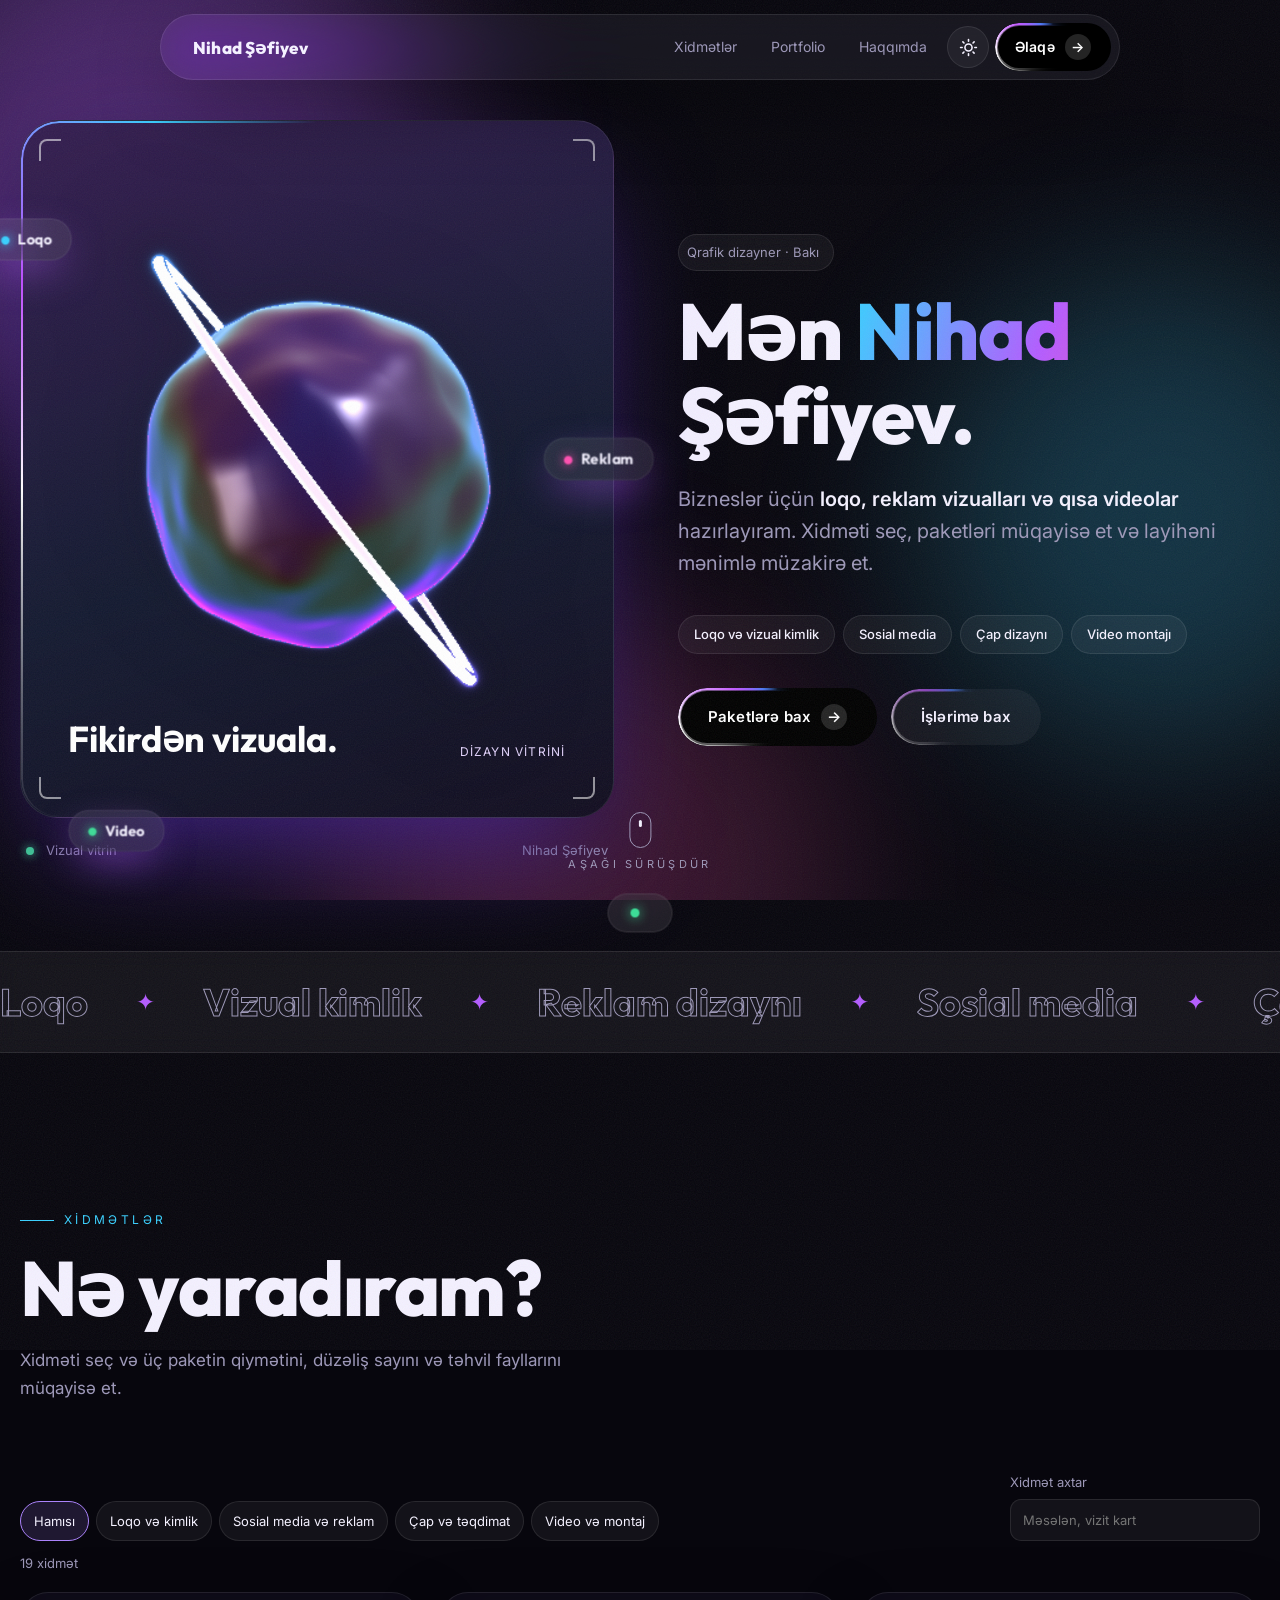
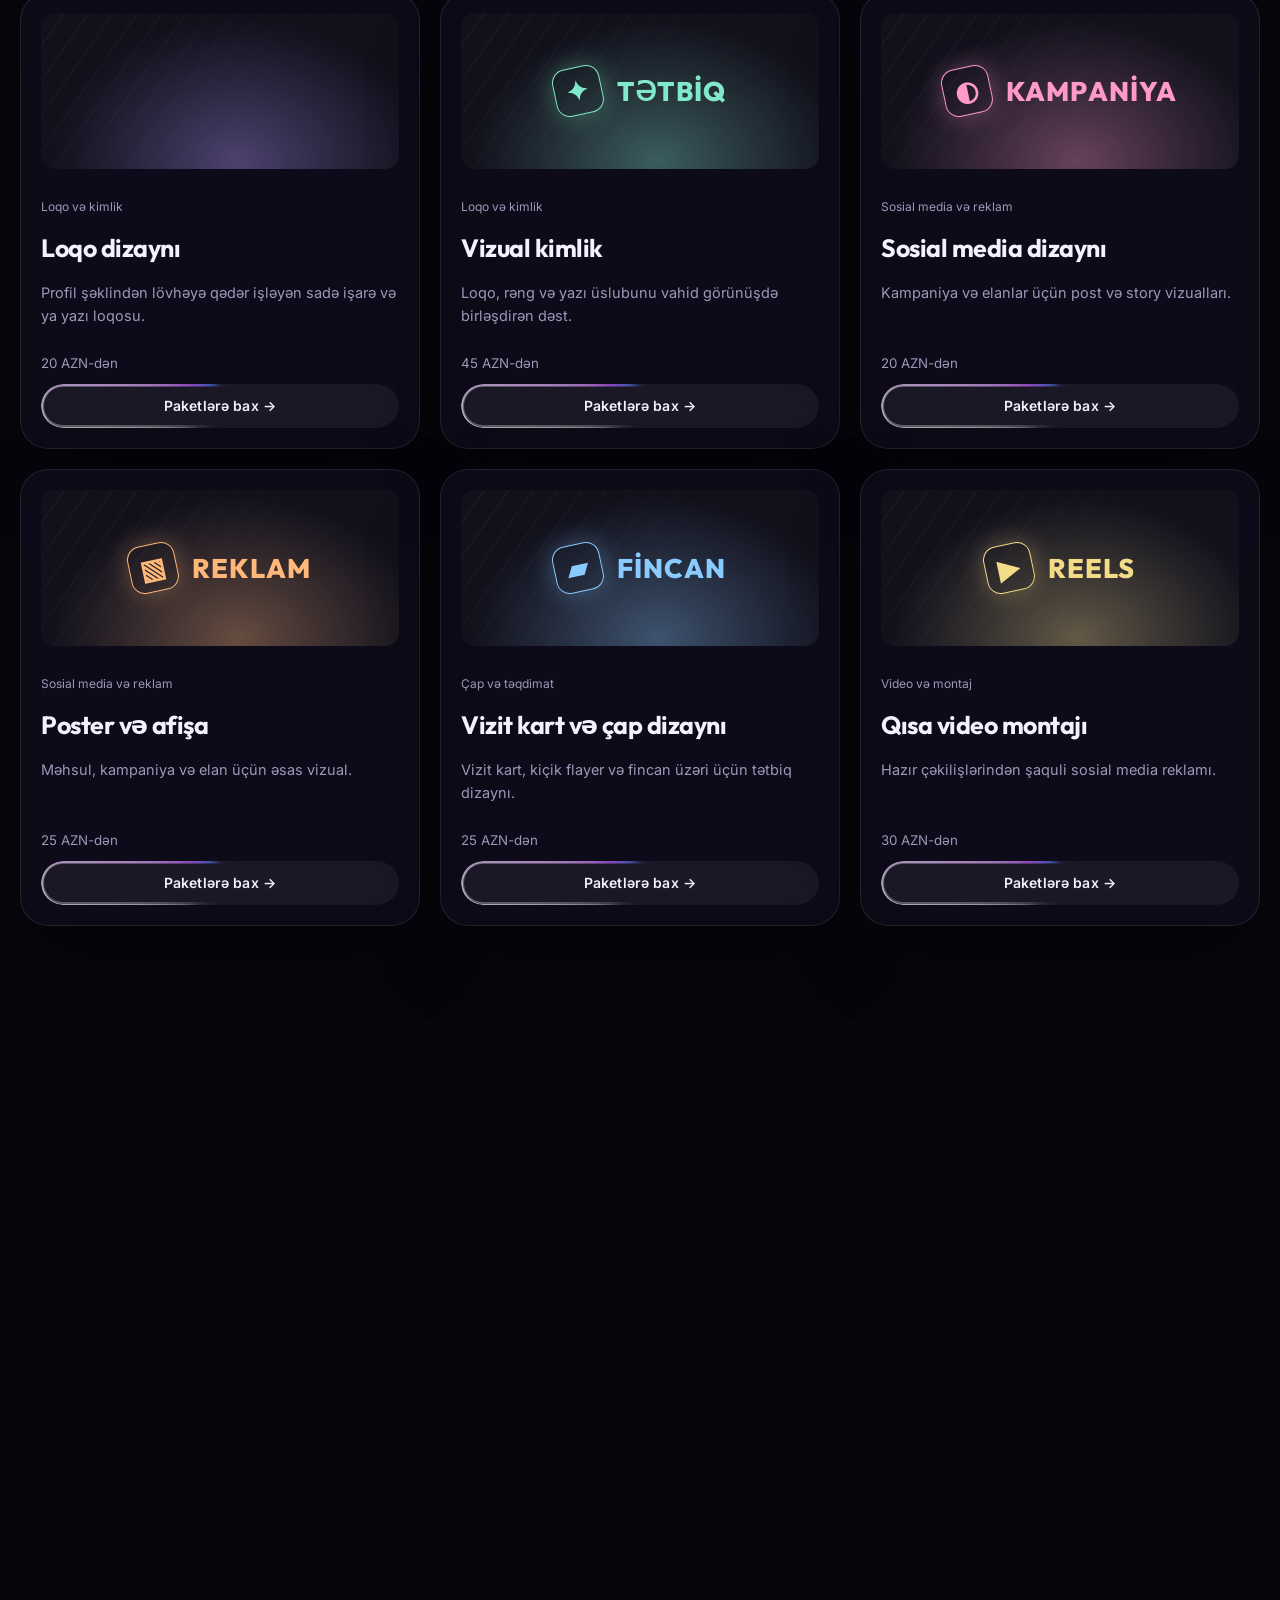
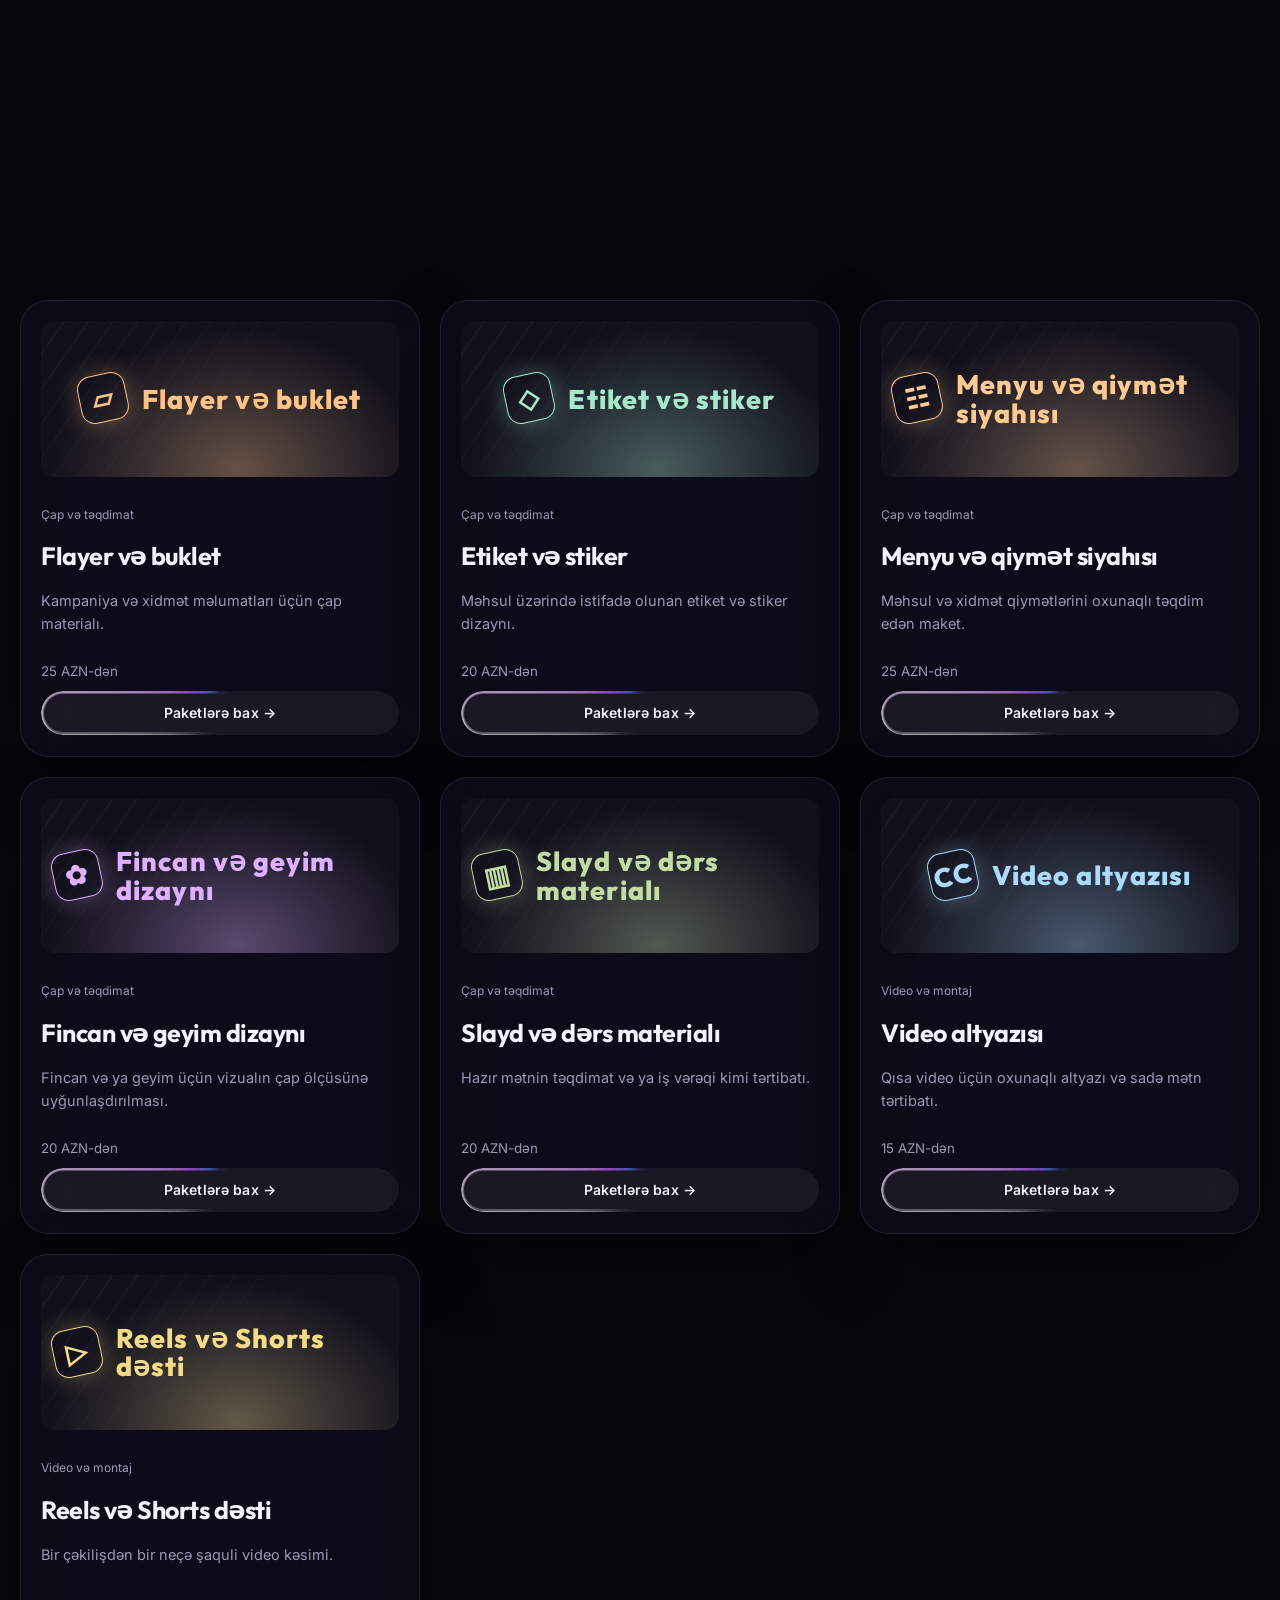
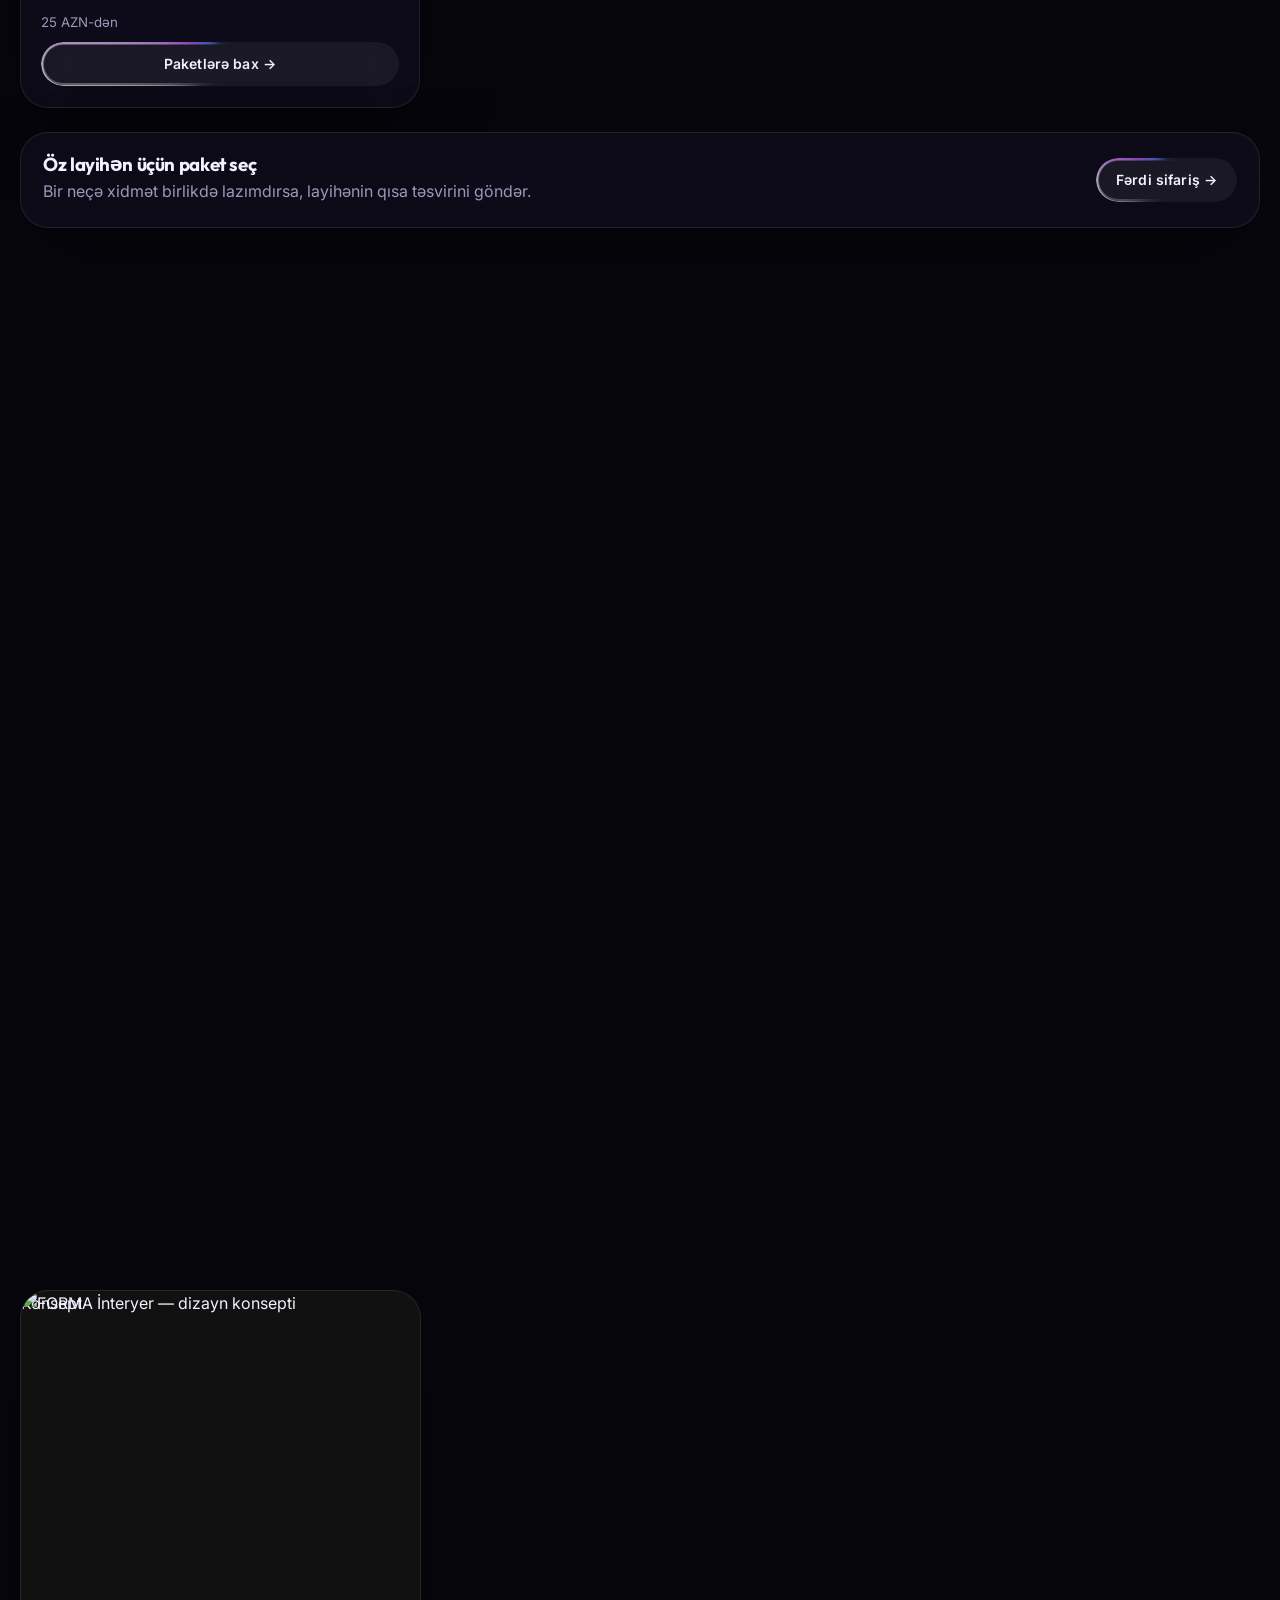
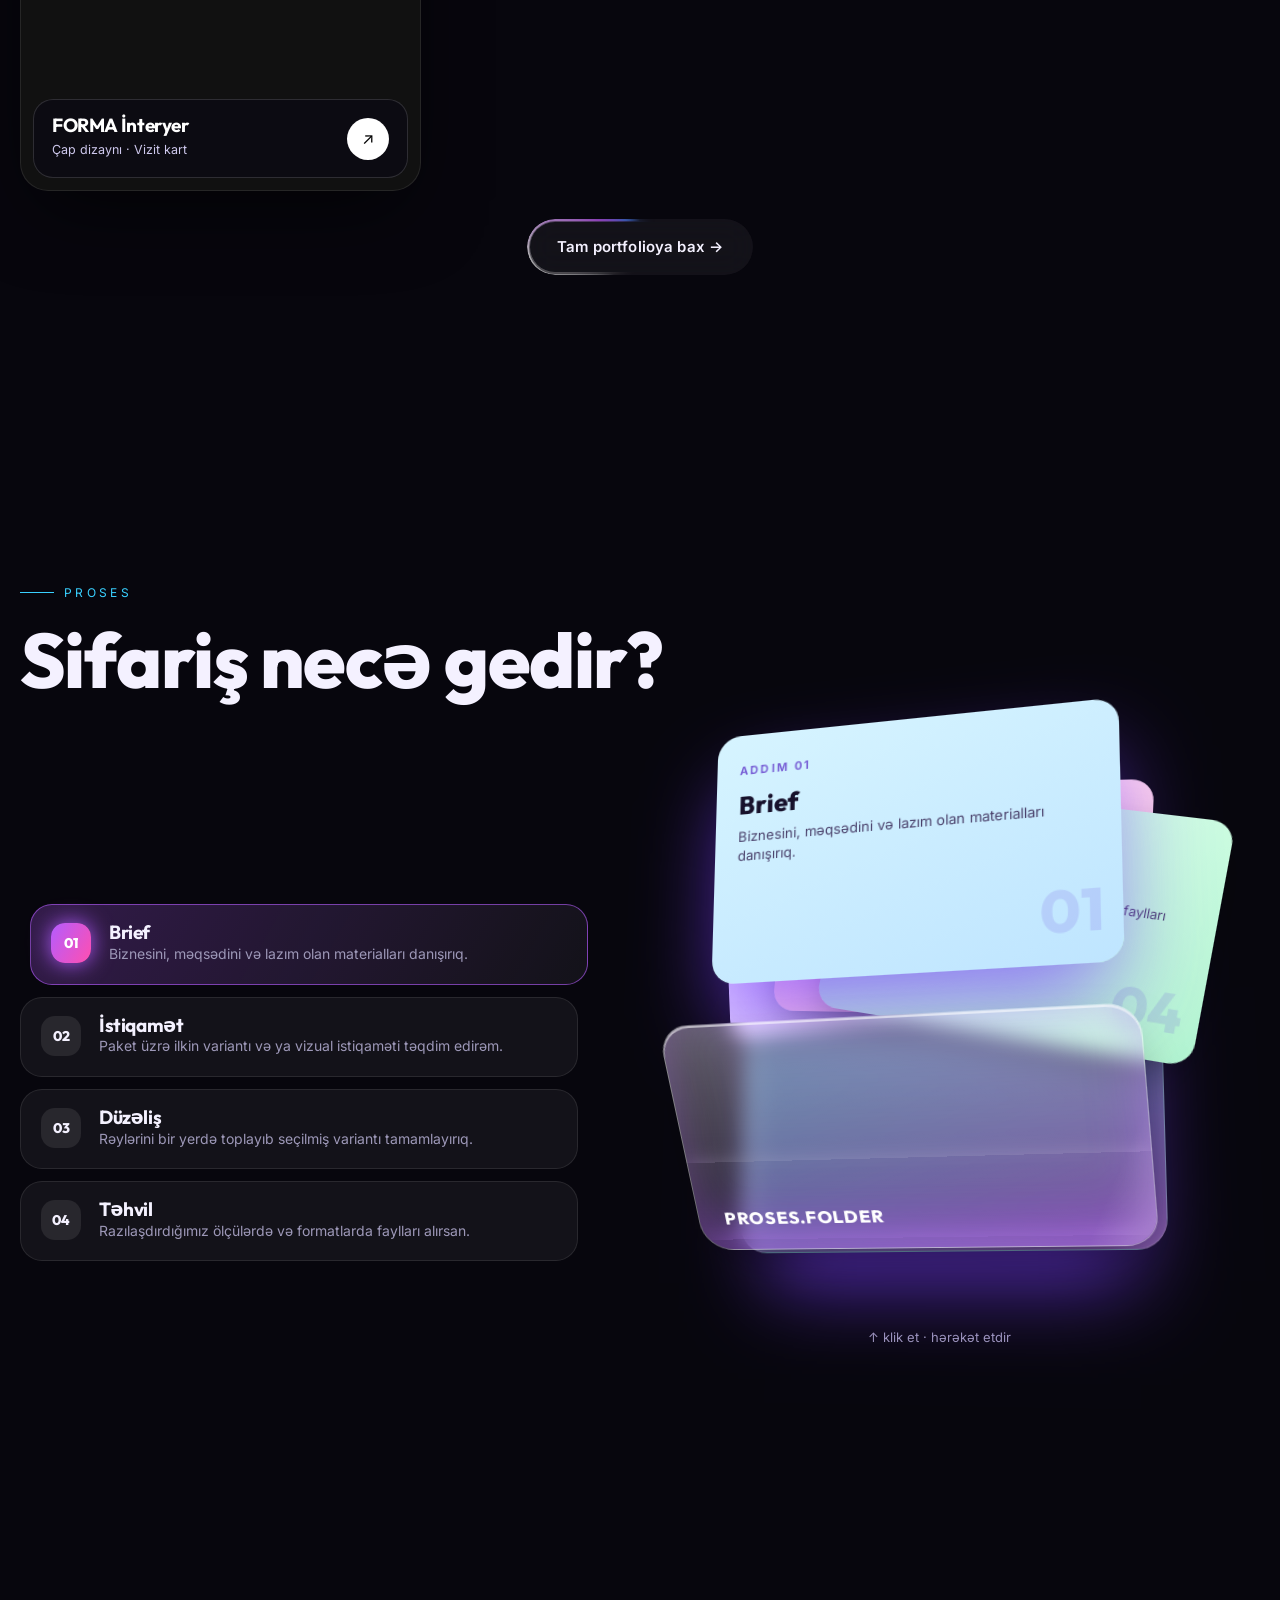
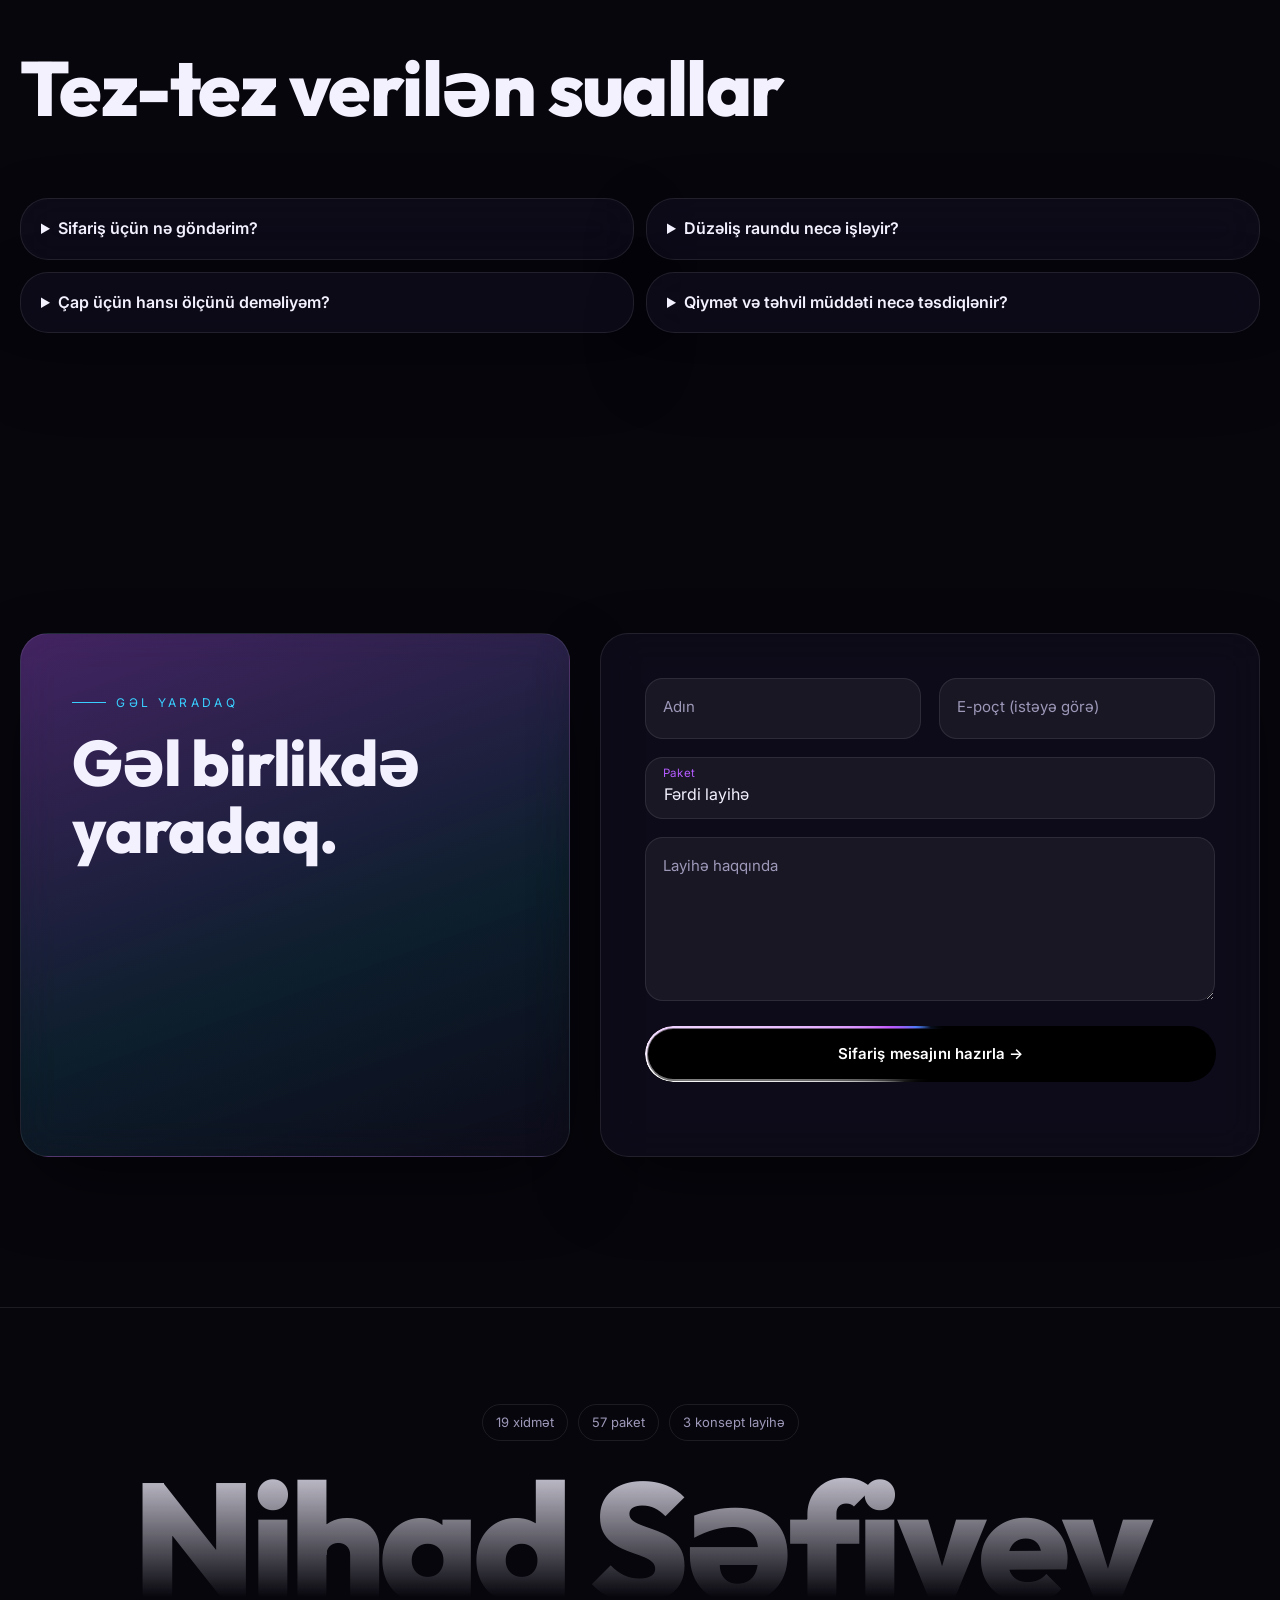
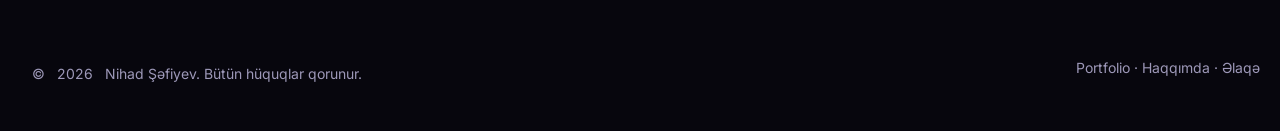
==== index.html @ 271a8791 "Add files via upload" ====
<!doctype html>
<html lang="az" data-theme="dark">
<head>
<meta charset="utf-8">
<meta name="viewport" content="width=device-width,initial-scale=1,viewport-fit=cover">
<title>Nihad Şəfiyev — Qrafik dizayner</title>
<meta name="description" content="Nihad Şəfiyev — loqo, vizual kimlik, reklam dizaynı və qısa video montajı. İş nümunələri və sifariş paketləri.">
<meta name="theme-color" content="#07060d">
<link rel="icon" type="image/png" href="[data-uri]">
<link rel="preconnect" href="https://fonts.googleapis.com">
<link rel="preconnect" href="https://fonts.gstatic.com" crossorigin>
<link href="https://fonts.googleapis.com/css2?family=Outfit:wght@300;500;700;800&family=Inter:wght@400;500;600&display=swap" rel="stylesheet">
<style>
@property --ang{syntax:'<angle>';inherits:false;initial-value:0deg}
:root{
  --bg:#07060d;--bg2:#0d0b18;--ink:#f4f1ff;--mut:#9d98b8;--line:rgba(255,255,255,.09);
  --glass:rgba(255,255,255,.05);--glass2:rgba(255,255,255,.085);
  --p:#b45cff;--pk:#ff4fb0;--cy:#39d0ff;--gr:#3ddc97;--am:#ffc857;
  --card:rgba(18,15,32,.62);--shadow:0 30px 80px -20px rgba(0,0,0,.7);
  --btnbg:#000;--btnink:#fff;--grain:.07;
  --display:'Outfit',ui-sans-serif,system-ui,sans-serif;--body:'Inter',ui-sans-serif,system-ui,-apple-system,'Segoe UI',sans-serif;
  color-scheme:dark;
}
[data-theme=light]{
  --bg:#f3effb;--bg2:#ebe5f8;--ink:#161227;--mut:#6a6482;--line:rgba(22,18,39,.1);
  --glass:rgba(255,255,255,.55);--glass2:rgba(255,255,255,.8);
  --card:rgba(255,255,255,.7);--shadow:0 30px 70px -25px rgba(80,50,140,.35);
  --btnbg:#161227;--btnink:#fff;--grain:.05;color-scheme:light;
}
*{box-sizing:border-box;margin:0;padding:0}
html{scroll-behavior:smooth;-webkit-text-size-adjust:100%}
body{background:var(--bg);color:var(--ink);font-family:var(--body);line-height:1.6;overflow-x:hidden;transition:background .6s,color .6s;-webkit-font-smoothing:antialiased}
body.lock{overflow:hidden}
a{color:inherit;text-decoration:none}
button,input,select,textarea{font:inherit;color:inherit}
button{cursor:pointer;border:0;background:none}
h1,h2,h3,h4{font-family:var(--display);line-height:1.04;letter-spacing:-.02em}
.wrap{width:min(1240px,100% - 32px);margin-inline:auto}
section{position:relative;padding:clamp(80px,12vw,150px) 0}
.grain{position:fixed;inset:-50%;z-index:90;pointer-events:none;opacity:var(--grain);background-image:url("data:image/svg+xml,%3Csvg xmlns='http://www.w3.org/2000/svg' width='160' height='160'%3E%3Cfilter id='n'%3E%3CfeTurbulence type='fractalNoise' baseFrequency='.85' numOctaves='2' stitchTiles='stitch'/%3E%3C/filter%3E%3Crect width='100%25' height='100%25' filter='url(%23n)'/%3E%3C/svg%3E");animation:grain 1.2s steps(6) infinite}
@keyframes grain{0%{transform:translate(0,0)}20%{transform:translate(-3%,2%)}40%{transform:translate(2%,-4%)}60%{transform:translate(-4%,-1%)}80%{transform:translate(3%,3%)}100%{transform:translate(0,0)}}
.bgfx{position:fixed;inset:0;z-index:-1;overflow:hidden;pointer-events:none}
.bgfx i{position:absolute;border-radius:50%;filter:blur(90px);opacity:.38;animation:drift 22s ease-in-out infinite alternate}
.bgfx i:nth-child(1){width:46vw;height:46vw;background:var(--p);left:-12vw;top:-10vw}
.bgfx i:nth-child(2){width:38vw;height:38vw;background:var(--cy);right:-10vw;top:30vh;animation-duration:28s;opacity:.22}
.bgfx i:nth-child(3){width:40vw;height:40vw;background:var(--pk);left:25vw;bottom:-18vw;animation-duration:32s;opacity:.2}
[data-theme=light] .bgfx i{opacity:.28}
@keyframes drift{to{transform:translate3d(8vw,6vh,0) scale(1.15)}}
.progress{position:fixed;top:0;left:0;height:3px;width:100%;z-index:120;transform-origin:0 50%;transform:scaleX(0);background:linear-gradient(90deg,var(--cy),var(--p),var(--pk));box-shadow:0 0 14px var(--p)}
.cursor{position:fixed;left:0;top:0;width:36px;height:36px;border-radius:50%;pointer-events:none;z-index:150;border:1px solid rgba(180,92,255,.7);mix-blend-mode:screen;transform:translate(-50%,-50%);transition:width .25s,height .25s,background .25s,opacity .3s;opacity:0}
.cursor.on{opacity:1}.cursor.big{width:76px;height:76px;background:rgba(180,92,255,.14)}
.cursor-dot{position:fixed;left:0;top:0;width:6px;height:6px;border-radius:50%;background:#fff;pointer-events:none;z-index:151;transform:translate(-50%,-50%);opacity:0}
.cursor-dot.on{opacity:1}
@media (hover:none),(pointer:coarse){.cursor,.cursor-dot{display:none}}

/* ---------- Loader ---------- */
.loader{position:fixed;inset:0;z-index:200;display:grid;place-items:center;pointer-events:all}
.loader .half{position:absolute;left:0;right:0;height:50.2%;background:#05040a;transition:transform 1s cubic-bezier(.76,0,.24,1) .15s}
.loader .half.t{top:0}.loader .half.b{bottom:0}
.loader .mid{position:relative;z-index:2;text-align:center;transition:opacity .4s,transform .6s}
.loader .num{font:800 clamp(64px,14vw,160px)/1 var(--display);background:linear-gradient(120deg,#39d0ff,#b45cff,#ff4fb0);-webkit-background-clip:text;background-clip:text;color:transparent;font-variant-numeric:tabular-nums}
.loader .lbl{letter-spacing:.5em;font-size:12px;color:#9d98b8;margin-top:8px;text-transform:uppercase}
.loader .bar{width:min(280px,60vw);height:2px;background:rgba(255,255,255,.1);margin:22px auto 0;border-radius:2px;overflow:hidden}
.loader .bar b{display:block;height:100%;width:0;background:linear-gradient(90deg,#39d0ff,#ff4fb0);box-shadow:0 0 12px #b45cff}
.loaded .loader .mid{opacity:0;transform:scale(1.2)}
.loaded .loader .half.t{transform:translateY(-101%)}.loaded .loader .half.b{transform:translateY(101%)}
.loaded .loader{pointer-events:none}
.loaded .loader{animation:hide 0s 1.4s forwards}
@keyframes hide{to{visibility:hidden}}

/* ---------- Glow button ---------- */
.btn{--ang:0deg;position:relative;display:inline-flex;align-items:center;gap:10px;padding:16px 30px;border-radius:999px;background:var(--btnbg);color:var(--btnink);font-weight:600;font-size:15px;letter-spacing:.01em;isolation:isolate;overflow:hidden;transition:transform .35s cubic-bezier(.2,.8,.2,1),box-shadow .35s;will-change:transform;white-space:nowrap}
.btn::before,.btn::after{content:"";position:absolute;inset:0;border-radius:inherit;padding:1.5px;z-index:-1;background:conic-gradient(from var(--ang),transparent 0 62%,#fff 74%,#c04bff 84%,#3b82f6 92%,transparent 100%);-webkit-mask:linear-gradient(#000 0 0) content-box,linear-gradient(#000 0 0);-webkit-mask-composite:xor;mask-composite:exclude;animation:spin 5s linear infinite;transition:opacity .3s}
.btn::after{filter:blur(9px);opacity:.85;padding:3px}
.btn:hover{box-shadow:0 0 0 1px rgba(255,255,255,.08),0 12px 50px -8px rgba(180,92,255,.7)}
.btn:hover::before,.btn:hover::after{animation-duration:1.6s}
.btn:active{transform:scale(.96)!important}
.btn .arr{display:inline-grid;place-items:center;width:26px;height:26px;border-radius:50%;background:rgba(255,255,255,.14);transition:transform .35s}
.btn:hover .arr{transform:translateX(5px) rotate(-45deg)}
.btn.ghost{background:var(--glass);color:var(--ink);backdrop-filter:blur(14px)}
.btn.ghost::before,.btn.ghost::after{opacity:.55}
.btn.sm{padding:11px 20px;font-size:14px}
@keyframes spin{to{--ang:360deg}}
.ripple{position:absolute;border-radius:50%;background:rgba(255,255,255,.4);transform:scale(0);animation:rip .7s ease-out forwards;pointer-events:none;z-index:-1}
@keyframes rip{to{transform:scale(4);opacity:0}}

/* ---------- Nav ---------- */
.nav{position:fixed;top:14px;left:50%;transform:translateX(-50%);z-index:100;display:flex;align-items:center;gap:6px;padding:8px 8px 8px 20px;border-radius:999px;background:var(--glass);backdrop-filter:blur(22px) saturate(1.6);-webkit-backdrop-filter:blur(22px) saturate(1.6);border:1px solid var(--line);box-shadow:var(--shadow);width:min(960px,100% - 24px);transition:transform .5s cubic-bezier(.2,.8,.2,1),background .5s}
.nav.hide{transform:translate(-50%,-140%)}
.logo{display:flex;align-items:center;gap:10px;font:800 20px var(--display);letter-spacing:.04em;margin-right:auto}
.logo svg{width:28px;height:28px;filter:drop-shadow(0 0 10px rgba(180,92,255,.8))}
.nav a.l{position:relative;padding:9px 14px;border-radius:999px;font-size:14px;color:var(--mut);transition:color .3s,background .3s}
.nav a.l:hover,.nav a.l.act{color:var(--ink);background:var(--glass2)}
.iconbtn{width:42px;height:42px;border-radius:50%;display:grid;place-items:center;background:var(--glass);border:1px solid var(--line);transition:transform .4s,background .3s}
.iconbtn:hover{transform:rotate(25deg) scale(1.08);background:var(--glass2)}
.iconbtn svg{width:19px;height:19px}
.burger{display:none}
@media(max-width:820px){.nav a.l{display:none}.burger{display:grid}}
.menu{position:fixed;inset:0;z-index:99;background:color-mix(in srgb,var(--bg) 92%,transparent);backdrop-filter:blur(26px);display:flex;flex-direction:column;justify-content:center;align-items:center;gap:10px;clip-path:circle(0% at calc(100% - 50px) 40px);transition:clip-path .8s cubic-bezier(.76,0,.24,1)}
.menu.open{clip-path:circle(150% at calc(100% - 50px) 40px)}
.menu a{font:800 clamp(34px,9vw,60px) var(--display);opacity:0;transform:translateY(30px);transition:.6s}
.menu.open a{opacity:1;transform:none}
.menu.open a:nth-child(2){transition-delay:.1s}.menu.open a:nth-child(3){transition-delay:.17s}.menu.open a:nth-child(4){transition-delay:.24s}.menu.open a:nth-child(5){transition-delay:.31s}

/* ---------- Hero ---------- */
.hero{min-height:100svh;display:flex;align-items:center;padding:130px 0 80px;overflow:hidden}
#gl{position:absolute;inset:0;width:100%;height:100%;z-index:0}
.hero .wrap{position:relative;z-index:2;width:min(1240px,100% - 32px)}
.eyebrow{display:inline-flex;align-items:center;gap:10px;padding:7px 14px 7px 8px;border-radius:999px;background:var(--glass);border:1px solid var(--line);font-size:13px;color:var(--mut);backdrop-filter:blur(10px)}
.eyebrow b{display:inline-block;padding:3px 10px;border-radius:99px;background:linear-gradient(120deg,var(--p),var(--pk));color:#fff;font-weight:600;font-size:11px;letter-spacing:.08em}
.hero h1{font-size:clamp(52px,9.6vw,150px);font-weight:800;margin:26px 0 24px;max-width:9ch;line-height:.98}
.hero h1 .w{display:inline-block;overflow:hidden;vertical-align:top;padding-bottom:.08em}
.hero h1 .w span{display:inline-block;transform:translateY(110%) rotate(6deg);transition:transform 1.1s cubic-bezier(.16,1,.3,1)}
.loaded .hero h1 .w span{transform:none}
.grad{background:linear-gradient(110deg,var(--cy),var(--p) 45%,var(--pk) 80%);-webkit-background-clip:text;background-clip:text;color:transparent;background-size:200% 100%;animation:shine 6s linear infinite}
@keyframes shine{to{background-position:-200% 0}}
.hero p.lead{font-size:clamp(16px,1.6vw,20px);color:var(--mut);max-width:46ch;margin-bottom:36px}
.cta{display:flex;flex-wrap:wrap;gap:14px;align-items:center}
.scrollhint{position:absolute;left:50%;bottom:26px;transform:translateX(-50%);z-index:3;display:flex;flex-direction:column;align-items:center;gap:8px;font-size:11px;letter-spacing:.3em;color:var(--mut);text-transform:uppercase}
.scrollhint i{width:22px;height:36px;border-radius:12px;border:1.5px solid var(--mut);position:relative}
.scrollhint i::after{content:"";position:absolute;left:50%;top:7px;width:3px;height:7px;border-radius:2px;background:var(--ink);transform:translateX(-50%);animation:wheel 1.6s infinite}
@keyframes wheel{0%{opacity:0;transform:translate(-50%,0)}30%{opacity:1}100%{opacity:0;transform:translate(-50%,14px)}}
.chips3d{position:absolute;right:max(2vw,0px);top:50%;width:min(46vw,620px);height:min(46vw,620px);transform:translateY(-50%);z-index:1;pointer-events:none;perspective:1200px}
.chips3d .ring{position:absolute;inset:0;transform-style:preserve-3d;transform:rotateX(64deg) rotateZ(0);animation:orbit 26s linear infinite}
.chips3d .chip{position:absolute;left:50%;top:50%;padding:9px 16px;border-radius:999px;background:var(--glass2);border:1px solid var(--line);backdrop-filter:blur(12px);font-size:13px;font-weight:600;white-space:nowrap;box-shadow:0 10px 40px -10px rgba(180,92,255,.6)}
.chips3d .chip::before{content:"";display:inline-block;width:8px;height:8px;border-radius:50%;margin-right:8px;background:var(--c,var(--p));box-shadow:0 0 10px var(--c,var(--p))}
@keyframes orbit{to{transform:rotateX(64deg) rotateZ(360deg)}}
@keyframes unorbit{to{transform:rotateZ(-360deg)}}
@media(max-width:900px){.chips3d{display:none}.hero{align-items:flex-end;padding-bottom:110px}}

/* ---------- Marquee ---------- */
.marq{padding:26px 0;border-block:1px solid var(--line);overflow:hidden;background:var(--glass);backdrop-filter:blur(10px)}
.marq-t{display:flex;gap:48px;width:max-content;animation:mq 38s linear infinite}
.marq:hover .marq-t{animation-play-state:paused}
.marq-t span{font:700 clamp(22px,3vw,38px) var(--display);display:flex;align-items:center;gap:48px;color:transparent;-webkit-text-stroke:1px var(--mut);transition:.3s;white-space:nowrap}
.marq-t span:hover{color:var(--ink);-webkit-text-stroke:0}
.marq-t span::after{content:"✦";color:var(--p);-webkit-text-stroke:0;font-size:.6em}
@keyframes mq{to{transform:translateX(-50%)}}

/* ---------- Common ---------- */
.kick{display:inline-flex;align-items:center;gap:10px;font-size:12px;letter-spacing:.28em;text-transform:uppercase;color:var(--cy);margin-bottom:18px}
.kick::before{content:"";width:34px;height:1px;background:currentColor}
.sec-h{font-size:clamp(36px,6vw,84px);font-weight:800;max-width:16ch}
.sec-p{color:var(--mut);max-width:52ch;margin-top:20px;font-size:17px}
.head{display:flex;justify-content:space-between;align-items:flex-end;gap:30px;flex-wrap:wrap;margin-bottom:clamp(40px,6vw,70px)}
.rv{opacity:0;transform:translateY(46px) scale(.98);filter:blur(8px);transition:opacity .9s,transform 1s cubic-bezier(.16,1,.3,1),filter .9s}
.rv.in{opacity:1;transform:none;filter:none}
.spot{position:relative;overflow:hidden}
.spot::before{content:"";position:absolute;inset:0;pointer-events:none;background:radial-gradient(420px circle at var(--mx,50%) var(--my,50%),rgba(180,92,255,.2),transparent 60%);opacity:0;transition:opacity .4s}
.spot:hover::before{opacity:1}
.glass{background:var(--card);border:1px solid var(--line);border-radius:28px;backdrop-filter:blur(20px) saturate(1.4);-webkit-backdrop-filter:blur(20px) saturate(1.4);box-shadow:var(--shadow)}

/* ---------- Stats ---------- */
.stats{display:grid;grid-template-columns:repeat(4,1fr);gap:16px}
.stat{padding:34px 28px;text-align:left;transition:transform .5s cubic-bezier(.2,.8,.2,1)}
.stat:hover{transform:translateY(-8px)}
.stat .n{font:800 clamp(44px,6vw,80px) var(--display);background:linear-gradient(160deg,var(--ink),var(--p));-webkit-background-clip:text;background-clip:text;color:transparent;line-height:1}
.stat .t{color:var(--mut);margin-top:12px;font-size:15px}
@media(max-width:820px){.stats{grid-template-columns:1fr 1fr}}

/* ---------- Work ---------- */
.filters{display:flex;gap:8px;flex-wrap:wrap;padding:6px;border-radius:999px;background:var(--glass);border:1px solid var(--line);position:relative}
.filters button{position:relative;z-index:1;padding:10px 18px;border-radius:99px;font-size:14px;color:var(--mut);transition:color .3s}
.filters button.on{color:#fff}
.filters .pill{position:absolute;z-index:0;top:6px;bottom:6px;border-radius:99px;background:linear-gradient(120deg,var(--p),var(--pk));box-shadow:0 0 24px rgba(180,92,255,.6);transition:left .5s cubic-bezier(.2,.9,.2,1),width .5s cubic-bezier(.2,.9,.2,1)}
.grid{display:grid;grid-template-columns:repeat(12,1fr);gap:18px;perspective:1600px}
.card{grid-column:span 4;position:relative;border-radius:28px;overflow:hidden;cursor:pointer;aspect-ratio:4/5;transform-style:preserve-3d;transition:transform .25s ease-out,opacity .5s,box-shadow .5s;border:1px solid var(--line);box-shadow:var(--shadow);background:#111}
.card.wide{grid-column:span 8;aspect-ratio:auto}
.card.gone{display:none}
.card .art{position:absolute;inset:0;transition:transform 1.2s cubic-bezier(.16,1,.3,1)}
.card:hover .art{transform:scale(1.1)}
.card .art svg{width:100%;height:100%;display:block}
.card .cap{position:absolute;left:12px;right:12px;bottom:12px;padding:16px 18px;border-radius:20px;background:rgba(10,8,20,.55);backdrop-filter:blur(18px);border:1px solid rgba(255,255,255,.14);color:#fff;display:flex;justify-content:space-between;align-items:center;gap:10px;transform:translateZ(40px);transition:transform .5s cubic-bezier(.2,.8,.2,1)}
.card:hover .cap{transform:translateZ(60px) translateY(-4px)}
.card .cap h4{font-size:19px}.card .cap small{color:#cfc9ee;font-size:12.5px}
.card .go{width:42px;height:42px;border-radius:50%;display:grid;place-items:center;background:#fff;color:#000;flex:none;transition:transform .5s}
.card:hover .go{transform:rotate(-45deg) scale(1.1)}
.card .glare{position:absolute;inset:0;pointer-events:none;background:radial-gradient(500px circle at var(--gx,50%) var(--gy,0%),rgba(255,255,255,.25),transparent 50%);opacity:0;transition:opacity .3s;mix-blend-mode:overlay}
.card:hover .glare{opacity:1}
@media(max-width:900px){.card,.card.wide{grid-column:span 6;aspect-ratio:4/5}}
@media(max-width:560px){.card,.card.wide{grid-column:span 12}}
.modal{position:fixed;inset:0;z-index:130;display:grid;place-items:center;padding:20px;background:rgba(5,4,10,.7);backdrop-filter:blur(14px);opacity:0;pointer-events:none;transition:opacity .4s}
.modal.open{opacity:1;pointer-events:all}
.mbox{width:min(1000px,100%);max-height:92vh;overflow:auto;display:grid;grid-template-columns:1.1fr 1fr;border-radius:32px;background:var(--bg2);border:1px solid var(--line);box-shadow:0 60px 140px -20px #000;transform:translateY(60px) scale(.9) rotateX(10deg);transition:transform .7s cubic-bezier(.16,1,.3,1)}
.modal.open .mbox{transform:none}
.mart{min-height:380px}.mart svg{width:100%;height:100%;display:block}
.mtxt{padding:clamp(24px,4vw,46px);display:flex;flex-direction:column;gap:16px;justify-content:center}
.mtxt h3{font-size:clamp(30px,4vw,48px);font-weight:800}
.mtxt p{color:var(--mut)}
.tags{display:flex;gap:8px;flex-wrap:wrap}.tags span{padding:6px 12px;border-radius:99px;background:var(--glass);border:1px solid var(--line);font-size:12.5px}
.mclose{position:absolute;top:18px;right:18px;z-index:3}
@media(max-width:760px){.mbox{grid-template-columns:1fr}.mart{min-height:260px}}

/* ---------- Pricing ---------- */
.switch{position:relative;display:inline-flex;padding:6px;border-radius:99px;background:var(--glass);border:1px solid var(--line)}
.switch button{position:relative;z-index:1;padding:11px 22px;border-radius:99px;font-weight:600;font-size:14px;color:var(--mut);transition:color .3s}
.switch button.on{color:#fff}
.switch .pill{position:absolute;z-index:0;top:6px;bottom:6px;left:6px;border-radius:99px;background:linear-gradient(120deg,var(--p),var(--pk));box-shadow:0 0 26px rgba(180,92,255,.6);transition:left .55s cubic-bezier(.2,.9,.2,1),width .55s cubic-bezier(.2,.9,.2,1)}
.price-grid{display:grid;grid-template-columns:repeat(3,1fr);gap:20px;align-items:stretch;perspective:1800px}
.plan{padding:34px 30px 30px;display:flex;flex-direction:column;gap:20px;position:relative;transition:transform .25s ease-out,box-shadow .5s;transform-style:preserve-3d}
.plan.pop{background:linear-gradient(180deg,rgba(180,92,255,.2),var(--card) 50%);border-color:rgba(180,92,255,.5)}
.plan.pop::after{content:"";position:absolute;inset:-1px;border-radius:inherit;padding:1.5px;pointer-events:none;background:conic-gradient(from var(--ang),transparent 0 55%,#fff 70%,#c04bff 82%,#39d0ff 92%,transparent);-webkit-mask:linear-gradient(#000 0 0) content-box,linear-gradient(#000 0 0);-webkit-mask-composite:xor;mask-composite:exclude;animation:spin 6s linear infinite}
.plan .badge{position:absolute;top:18px;right:18px;padding:5px 12px;border-radius:99px;background:linear-gradient(120deg,var(--p),var(--pk));color:#fff;font-size:11px;font-weight:700;letter-spacing:.1em}
.plan .ic{width:54px;height:54px;border-radius:18px;display:grid;place-items:center;background:var(--glass2);border:1px solid var(--line);transform:translateZ(30px)}
.plan .ic svg{width:28px;height:28px}
.plan h3{font-size:28px;font-weight:700}
.plan .desc{color:var(--mut);font-size:14.5px;margin-top:-10px}
.plan .price{display:flex;align-items:baseline;gap:6px;transform:translateZ(40px)}
.plan .price .amt{font:800 clamp(48px,5.5vw,68px) var(--display);font-variant-numeric:tabular-nums;line-height:1;letter-spacing:-.03em}
.plan .price .cur{font:700 18px var(--display);letter-spacing:.08em;color:var(--p)}
.plan .price .per{color:var(--mut);font-size:14px;margin-left:4px}
.plan ul{list-style:none;display:grid;gap:11px;font-size:14.5px;flex:1}
.plan li{display:flex;gap:12px;align-items:flex-start;opacity:0;transform:translateX(-12px);transition:.5s}
.plan.vis li{opacity:1;transform:none}
.plan li svg{flex:none;width:19px;height:19px;margin-top:2px;color:var(--gr);filter:drop-shadow(0 0 6px var(--gr))}
.plan .btn{justify-content:center;width:100%}
@media(max-width:980px){.price-grid{grid-template-columns:1fr;max-width:520px;margin-inline:auto}}

/* ---------- Configurator ---------- */
.conf{display:grid;grid-template-columns:1.25fr 1fr;gap:20px;align-items:start}
.cpanel{padding:clamp(22px,3vw,38px);display:grid;gap:30px}
.cgroup h4{font:600 13px var(--body);letter-spacing:.2em;text-transform:uppercase;color:var(--mut);margin-bottom:14px;display:flex;justify-content:space-between}
.svc{display:grid;grid-template-columns:repeat(3,1fr);gap:10px}
.svc button{position:relative;padding:16px 14px;border-radius:20px;background:var(--glass);border:1px solid var(--line);text-align:left;transition:transform .35s cubic-bezier(.2,.8,.2,1),border-color .3s,background .3s,box-shadow .3s;overflow:hidden}
.svc button:hover{transform:translateY(-4px)}
.svc button b{display:block;font:700 15px var(--display)}.svc button small{color:var(--mut);font-size:12.5px}
.svc button.on{border-color:rgba(180,92,255,.8);background:linear-gradient(160deg,rgba(180,92,255,.28),var(--glass));box-shadow:0 0 36px -6px rgba(180,92,255,.7)}
.svc button .e{font-size:22px;display:block;margin-bottom:8px;transition:transform .5s}
.svc button.on .e{transform:scale(1.25) rotate(-8deg)}
@media(max-width:620px){.svc{grid-template-columns:1fr 1fr}}
.tgl{display:flex;align-items:center;justify-content:space-between;padding:14px 18px;border-radius:18px;background:var(--glass);border:1px solid var(--line);margin-bottom:8px;cursor:pointer;transition:background .3s,border-color .3s}
.tgl:hover{background:var(--glass2)}
.tgl span small{color:var(--mut);display:block;font-size:12.5px}
.tgl .sw{position:relative;width:52px;height:30px;border-radius:99px;background:rgba(127,127,150,.35);flex:none;transition:background .4s,box-shadow .4s}
.tgl .sw::after{content:"";position:absolute;left:3px;top:3px;width:24px;height:24px;border-radius:50%;background:#fff;box-shadow:0 2px 8px rgba(0,0,0,.4);transition:transform .5s cubic-bezier(.3,1.6,.4,1),width .25s}
.tgl:active .sw::after{width:30px}
.tgl.on{border-color:rgba(61,220,151,.5)}
.tgl.on .sw{background:var(--gr);box-shadow:0 0 22px rgba(61,220,151,.7)}
.tgl.on .sw::after{transform:translateX(22px)}
.tgl.on:active .sw::after{transform:translateX(16px)}
input[type=range]{-webkit-appearance:none;appearance:none;width:100%;height:8px;border-radius:99px;background:linear-gradient(90deg,var(--p) var(--v,20%),rgba(127,127,150,.3) var(--v,20%));outline:none}
input[type=range]::-webkit-slider-thumb{-webkit-appearance:none;width:28px;height:28px;border-radius:50%;background:#fff;border:6px solid var(--p);box-shadow:0 0 20px var(--p);cursor:grab;transition:transform .2s}
input[type=range]::-webkit-slider-thumb:active{transform:scale(1.25);cursor:grabbing}
input[type=range]::-moz-range-thumb{width:16px;height:16px;border-radius:50%;background:#fff;border:6px solid var(--p);box-shadow:0 0 20px var(--p)}
.seg{display:grid;grid-template-columns:repeat(3,1fr);gap:6px;padding:6px;border-radius:20px;background:var(--glass);border:1px solid var(--line)}
.seg button{padding:12px 8px;border-radius:14px;font-size:14px;font-weight:600;color:var(--mut);transition:.35s}
.seg button small{display:block;font-weight:400;font-size:11.5px;opacity:.8}
.seg button.on{background:linear-gradient(120deg,var(--p),var(--pk));color:#fff;box-shadow:0 8px 26px -6px rgba(180,92,255,.8)}
.receipt{position:sticky;top:100px;padding:32px;display:grid;gap:18px;overflow:hidden}
.receipt::before{content:"";position:absolute;width:300px;height:300px;right:-100px;top:-120px;border-radius:50%;background:radial-gradient(circle,rgba(180,92,255,.55),transparent 70%);filter:blur(10px)}
.receipt h4{font:600 13px var(--body);letter-spacing:.2em;text-transform:uppercase;color:var(--mut);position:relative}
.total{font:800 clamp(56px,7vw,96px) var(--display);letter-spacing:-.04em;line-height:1;font-variant-numeric:tabular-nums;position:relative}
.total .cur{color:var(--p);font-size:.26em;margin-left:10px;letter-spacing:.08em}
.total.bump{animation:bump .6s cubic-bezier(.3,1.6,.4,1)}
@keyframes bump{40%{transform:scale(1.06);text-shadow:0 0 40px var(--p)}}
.lines{display:grid;gap:10px;font-size:14.5px;position:relative;min-height:60px}
.lines div{display:flex;justify-content:space-between;gap:12px;padding-bottom:10px;border-bottom:1px dashed var(--line);animation:lin .5s both}
.lines div span:last-child{font-variant-numeric:tabular-nums;color:var(--mut)}
@keyframes lin{from{opacity:0;transform:translateX(-14px)}}
.eta{display:flex;align-items:center;gap:12px;padding:14px 16px;border-radius:16px;background:var(--glass);border:1px solid var(--line);font-size:14px;position:relative}
.eta b{font:800 22px var(--display)}
.receipt .btn{justify-content:center;position:relative}
@media(max-width:980px){.conf{grid-template-columns:1fr}.receipt{position:relative;top:0}}

/* ---------- Folder / process ---------- */
.stage{display:grid;grid-template-columns:1fr 1.15fr;gap:40px;align-items:center}
.steps{display:grid;gap:12px}
.step{display:flex;gap:18px;padding:18px 20px;border-radius:22px;border:1px solid var(--line);background:var(--glass);cursor:pointer;transition:.45s cubic-bezier(.2,.8,.2,1)}
.step i{font:800 14px var(--display);font-style:normal;width:40px;height:40px;border-radius:14px;display:grid;place-items:center;background:var(--glass2);flex:none;transition:.45s}
.step.on{background:linear-gradient(120deg,rgba(180,92,255,.25),var(--glass));border-color:rgba(180,92,255,.6);transform:translateX(10px)}
.step.on i{background:linear-gradient(120deg,var(--p),var(--pk));color:#fff;box-shadow:0 0 22px var(--p)}
.step h4{font-size:19px}.step p{color:var(--mut);font-size:14px}
.fold-wrap{perspective:1400px;display:grid;place-items:center;padding:60px 0 20px;min-height:480px}
.folder{position:relative;width:min(440px,84vw);aspect-ratio:1.28;transform-style:preserve-3d;transform:rotateX(var(--rx,10deg)) rotateY(var(--ry,-14deg));transition:transform .25s ease-out;cursor:pointer}
.f-back,.f-front{position:absolute;left:0;right:0;border-radius:30px;border:1px solid rgba(255,255,255,.3);backdrop-filter:blur(10px)}
.f-back{top:0;bottom:0;background:linear-gradient(160deg,rgba(57,208,255,.5),rgba(180,92,255,.55));box-shadow:0 60px 80px -30px rgba(120,60,255,.7),inset 0 0 40px rgba(255,255,255,.25);transform:translateZ(-30px)}
.f-back::before{content:"";position:absolute;left:0;top:-26px;width:42%;height:42px;border-radius:20px 20px 0 0;background:linear-gradient(160deg,rgba(57,208,255,.6),rgba(180,92,255,.6));border:1px solid rgba(255,255,255,.3);border-bottom:0}
.f-front{bottom:0;height:68%;background:linear-gradient(180deg,rgba(255,255,255,.34),rgba(255,255,255,.1));box-shadow:inset 0 2px 0 rgba(255,255,255,.55),inset 0 -30px 50px rgba(180,92,255,.35),0 20px 50px -20px rgba(0,0,0,.6);transform-origin:50% 100%;transform:translateZ(60px) rotateX(0);transition:transform .9s cubic-bezier(.2,.9,.2,1);display:flex;align-items:flex-end;padding:22px 26px;font:800 18px var(--display);color:#fff;letter-spacing:.04em}
.folder.open .f-front{transform:translateZ(60px) rotateX(-32deg)}
.f-front::after{content:"";position:absolute;inset:0;border-radius:inherit;background:linear-gradient(115deg,transparent 40%,rgba(255,255,255,.4) 50%,transparent 60%);background-size:250% 100%;animation:sweep 4s ease-in-out infinite}
@keyframes sweep{0%{background-position:150% 0}60%,100%{background-position:-50% 0}}
.f-cards{position:absolute;inset:6% 8% 20%;transform-style:preserve-3d}
.fc{position:absolute;left:0;right:0;top:0;height:92%;border-radius:22px;padding:20px 22px;background:linear-gradient(160deg,#fff,#e6dcff);color:#17112b;box-shadow:0 16px 40px -10px rgba(0,0,0,.5);transition:transform .9s cubic-bezier(.2,.9,.2,1),box-shadow .4s;transform:translateZ(20px) translateY(14%) scale(.94)}
.fc small{letter-spacing:.2em;font-size:11px;color:#7a62d6;font-weight:700}
.fc h5{font:800 24px var(--display);margin:6px 0}
.fc p{font-size:13px;color:#4a416b;line-height:1.45}
.fc .m{position:absolute;right:16px;bottom:14px;font:800 52px var(--display);color:rgba(100,60,220,.14)}
.fc:nth-child(1){background:linear-gradient(160deg,#d6f4ff,#bfe5ff)}
.fc:nth-child(2){background:linear-gradient(160deg,#eadcff,#d6c2ff)}
.fc:nth-child(3){background:linear-gradient(160deg,#ffdff0,#ffc5e2)}
.fc:nth-child(4){background:linear-gradient(160deg,#d9ffe9,#b3f5d1)}
.folder.open .fc:nth-child(1){transform:translateZ(18px) translate(-26%,-46%) rotate(-12deg)}
.folder.open .fc:nth-child(2){transform:translateZ(34px) translate(-9%,-58%) rotate(-4deg)}
.folder.open .fc:nth-child(3){transform:translateZ(50px) translate(9%,-58%) rotate(4deg)}
.folder.open .fc:nth-child(4){transform:translateZ(66px) translate(26%,-46%) rotate(12deg)}
.folder.open .fc.sel{transform:translateZ(110px) translate(0,-74%) rotate(0) scale(1.08)!important;box-shadow:0 40px 80px -10px rgba(120,60,255,.7)}
.fold-hint{text-align:center;color:var(--mut);font-size:13px;margin-top:30px}
@media(max-width:900px){.stage{grid-template-columns:1fr}}

/* ---------- Brief ---------- */
.brief{display:grid;grid-template-columns:1fr 1.2fr;gap:30px;align-items:stretch}
.bleft{padding:clamp(28px,4vw,54px);display:flex;flex-direction:column;justify-content:space-between;gap:30px;position:relative;overflow:hidden;background:linear-gradient(160deg,rgba(180,92,255,.35),rgba(57,208,255,.12) 60%,var(--card))}
.bleft h2{font-size:clamp(34px,5vw,64px);font-weight:800}
.contacts{display:grid;gap:12px}
.contacts a{display:flex;align-items:center;gap:14px;padding:14px 18px;border-radius:18px;background:var(--glass);border:1px solid var(--line);transition:.4s}
.contacts a:hover{transform:translateX(8px);background:var(--glass2)}
.bright{padding:clamp(24px,3.4vw,44px);display:grid;gap:18px}
.fld{position:relative}
.fld input,.fld textarea,.fld select{width:100%;padding:24px 18px 10px;border-radius:18px;background:var(--glass);border:1px solid var(--line);outline:none;transition:border-color .3s,box-shadow .3s;resize:vertical}
.fld select{appearance:none;-webkit-appearance:none;cursor:pointer}
.fld select option{background:var(--bg2);color:var(--ink)}
.fld label{position:absolute;left:18px;top:17px;color:var(--mut);pointer-events:none;transition:.3s;font-size:15px}
.fld input:focus,.fld textarea:focus,.fld select:focus{border-color:var(--p);box-shadow:0 0 0 4px rgba(180,92,255,.2),0 0 30px -6px rgba(180,92,255,.6)}
.fld input:focus+label,.fld input:not(:placeholder-shown)+label,.fld textarea:focus+label,.fld textarea:not(:placeholder-shown)+label,.fld select+label{top:7px;font-size:11.5px;color:var(--p);letter-spacing:.06em}
.row2{display:grid;grid-template-columns:1fr 1fr;gap:18px}
@media(max-width:900px){.brief{grid-template-columns:1fr}.row2{grid-template-columns:1fr}}
.send{position:relative;justify-content:center;min-height:56px}
.send .t{transition:.3s}
.send .spin{position:absolute;width:24px;height:24px;border-radius:50%;border:3px solid rgba(255,255,255,.3);border-top-color:#fff;opacity:0;animation:rot .8s linear infinite}
.send .ok{position:absolute;opacity:0;transform:scale(0)}
.send.loading .t{opacity:0}.send.loading .spin{opacity:1}
.send.done .t{opacity:0}.send.done .ok{opacity:1;transform:scale(1);transition:.5s cubic-bezier(.3,1.8,.4,1)}
@keyframes rot{to{transform:rotate(360deg)}}

/* ---------- Footer ---------- */
footer{padding:80px 0 40px;border-top:1px solid var(--line);overflow:hidden}
.big{font:800 clamp(80px,22vw,360px)/.85 var(--display);text-align:center;letter-spacing:-.05em;background:linear-gradient(180deg,var(--ink),transparent 85%);-webkit-background-clip:text;background-clip:text;color:transparent;user-select:none;opacity:.9}
.foot{display:flex;justify-content:space-between;gap:20px;flex-wrap:wrap;color:var(--mut);font-size:14px;margin-top:34px}
.toast{position:fixed;left:50%;bottom:30px;z-index:160;transform:translate(-50%,160%);padding:14px 22px;border-radius:99px;background:var(--glass2);backdrop-filter:blur(20px);border:1px solid var(--line);box-shadow:var(--shadow);transition:transform .6s cubic-bezier(.3,1.5,.4,1);font-size:14px;display:flex;align-items:center;gap:10px}
.toast.show{transform:translate(-50%,0)}
.toast i{width:9px;height:9px;border-radius:50%;background:var(--gr);box-shadow:0 0 12px var(--gr)}
.to-top{position:fixed;right:20px;bottom:20px;z-index:100;opacity:0;transform:translateY(20px);pointer-events:none;transition:.5s}
.to-top.show{opacity:1;transform:none;pointer-events:all}
@media(prefers-reduced-motion:reduce){*,*::before,*::after{animation-duration:.01ms!important;animation-iteration-count:1!important;transition-duration:.01ms!important}.rv{opacity:1;transform:none;filter:none}}

[hidden]{display:none!important}
.logo img{height:32px;width:auto;filter:drop-shadow(0 0 10px rgba(180,92,255,.7))}
[data-theme=light] .logo img,[data-theme=light] .sc-ph img.mark{filter:invert(1) drop-shadow(0 0 8px rgba(120,60,255,.35))}
.loader .lg{width:min(110px,24vw);margin:0 auto 14px;display:block;filter:drop-shadow(0 0 24px rgba(180,92,255,.8));animation:pulse 2.4s ease-in-out infinite}
@keyframes pulse{50%{transform:scale(1.07);filter:drop-shadow(0 0 40px rgba(57,208,255,.9))}}
/* about / showcase */
.about{display:grid;grid-template-columns:1.02fr 1fr;gap:clamp(28px,5vw,84px);align-items:center}
.showcase{position:relative;aspect-ratio:4/5;perspective:1400px;max-height:82vh;width:100%}
.sc-glow{position:absolute;inset:-3px;border-radius:40px;padding:2px;background:conic-gradient(from var(--ang),transparent 0 50%,#fff 66%,#c04bff 78%,#39d0ff 90%,transparent);-webkit-mask:linear-gradient(#000 0 0) content-box,linear-gradient(#000 0 0);-webkit-mask-composite:xor;mask-composite:exclude;animation:spin 7s linear infinite;pointer-events:none;z-index:3}
.sc-glow::after{content:"";position:absolute;inset:-14px;border-radius:50px;background:inherit;filter:blur(26px);opacity:.55;-webkit-mask:none;mask:none}
.sc-frame{position:absolute;inset:0;border-radius:38px;overflow:hidden;background:#0b0916;border:1px solid var(--line);box-shadow:var(--shadow),0 0 140px -30px rgba(180,92,255,.55);transform-style:preserve-3d;transition:transform .3s ease-out}
.sc-frame>img,.sc-frame>video{position:absolute;inset:0;width:100%;height:100%;object-fit:cover}
.sc-ph{position:absolute;inset:0;display:grid;place-items:center;text-align:center;cursor:pointer;overflow:hidden;background:#0a0816}
.sc-ph .b{position:absolute;border-radius:50%;filter:blur(46px);animation:drift 14s ease-in-out infinite alternate}
.sc-ph .b:nth-child(1){width:70%;aspect-ratio:1;background:#b45cff;left:-18%;top:-10%;opacity:.7}
.sc-ph .b:nth-child(2){width:62%;aspect-ratio:1;background:#39d0ff;right:-20%;top:28%;opacity:.5;animation-duration:19s}
.sc-ph .b:nth-child(3){width:58%;aspect-ratio:1;background:#ff4fb0;left:10%;bottom:-24%;opacity:.5;animation-duration:23s}
.sc-ph .grid2{position:absolute;inset:0;background-image:linear-gradient(rgba(255,255,255,.07) 1px,transparent 1px),linear-gradient(90deg,rgba(255,255,255,.07) 1px,transparent 1px);background-size:44px 44px;-webkit-mask:radial-gradient(circle at 50% 45%,#000,transparent 70%);mask:radial-gradient(circle at 50% 45%,#000,transparent 70%)}
.sc-ph .rg{position:absolute;left:50%;top:44%;border-radius:50%;border:1px solid rgba(255,255,255,.25);transform:translate(-50%,-50%) rotateX(68deg);animation:ringp 6s ease-in-out infinite}
.sc-ph .rg:nth-of-type(1){width:46%;aspect-ratio:1}.sc-ph .rg:nth-of-type(2){width:66%;aspect-ratio:1;animation-delay:-2s}.sc-ph .rg:nth-of-type(3){width:88%;aspect-ratio:1;animation-delay:-4s}
@keyframes ringp{50%{border-color:rgba(255,255,255,.6);transform:translate(-50%,-50%) rotateX(68deg) scale(1.06)}}
.sc-ph .in{position:relative;z-index:2;display:grid;gap:14px;justify-items:center;padding:20px;margin-top:-6%}
.sc-ph img.mark{width:34%;filter:drop-shadow(0 0 30px rgba(180,92,255,.9));animation:pulse 3s ease-in-out infinite}
.sc-ph small{letter-spacing:.3em;font-size:11px;color:#c8c2e6;text-transform:uppercase}
.sc-ph .pick{margin-top:6px;padding:10px 18px;border-radius:99px;font-size:13px;color:#fff;background:rgba(255,255,255,.1);border:1px solid rgba(255,255,255,.25);backdrop-filter:blur(10px);transition:.3s}
.sc-ph:hover .pick{background:rgba(255,255,255,.2);transform:translateY(-2px)}
.sc-badge{position:absolute;z-index:4;padding:10px 16px;border-radius:99px;background:rgba(14,10,28,.55);backdrop-filter:blur(16px);border:1px solid rgba(255,255,255,.2);color:#fff;font:600 13px var(--body);display:flex;align-items:center;gap:8px;box-shadow:0 14px 40px -10px rgba(0,0,0,.6);animation:flt 6s ease-in-out infinite;transform:translateZ(60px);pointer-events:none}
.sc-badge i{width:8px;height:8px;border-radius:50%;background:var(--c);box-shadow:0 0 12px var(--c)}
.sc-badge:nth-of-type(2){left:-18px;top:14%}.sc-badge:nth-of-type(3){right:-14px;top:38%;animation-delay:-2s}.sc-badge:nth-of-type(4){left:8%;bottom:-14px;animation-delay:-4s}
@keyframes flt{50%{translate:0 -12px}}
.about-txt h2{font-size:clamp(34px,5vw,70px);font-weight:800;margin-bottom:22px}
.about-txt p{color:var(--mut);font-size:clamp(16px,1.35vw,18.5px);margin-bottom:16px;max-width:54ch}
.about-txt p strong{color:var(--ink);font-weight:600}
.skills{display:flex;flex-wrap:wrap;gap:8px;margin:26px 0 32px}
.skills span{padding:9px 16px;border-radius:99px;background:var(--glass);border:1px solid var(--line);font-size:13.5px;transition:.35s}
.skills span:hover{transform:translateY(-3px);border-color:rgba(180,92,255,.7);box-shadow:0 0 24px -4px rgba(180,92,255,.7)}
@media(max-width:900px){.about{grid-template-columns:1fr}.showcase{max-width:480px;margin-inline:auto}.sc-badge:nth-of-type(2){left:-6px}.sc-badge:nth-of-type(3){right:-6px}}
/* offers */
.offers{display:grid;grid-template-columns:repeat(4,1fr);gap:16px;perspective:1600px}
.of{padding:28px 26px;display:flex;flex-direction:column;gap:14px;min-height:370px;transition:transform .25s ease-out,box-shadow .5s;transform-style:preserve-3d}
.of .ic{width:64px;height:64px;border-radius:22px;display:grid;place-items:center;font-size:28px;background:linear-gradient(140deg,rgba(180,92,255,.5),rgba(57,208,255,.25));border:1px solid rgba(255,255,255,.2);box-shadow:0 14px 40px -10px rgba(180,92,255,.7);transform:translateZ(40px)}
.of h3{font-size:25px;font-weight:700}
.of p{color:var(--mut);font-size:14.5px;flex:1}
.of .soon{align-self:flex-start;font-size:11px;letter-spacing:.14em;padding:4px 10px;border-radius:99px;border:1px dashed var(--line);color:var(--mut)}
.btn[disabled]{cursor:not-allowed;opacity:.55;filter:saturate(.5);box-shadow:none!important;transform:none!important}
.btn[disabled]::before,.btn[disabled]::after{animation:none;opacity:.18}
.btn[disabled] .arr{display:none}
.of .btn{justify-content:center;width:100%}
@media(max-width:1100px){.offers{grid-template-columns:1fr 1fr}}@media(max-width:560px){.offers{grid-template-columns:1fr}}
.card .art img{width:100%;height:100%;object-fit:cover;display:block}
.ph-tag{position:absolute;top:16px;left:16px;z-index:2;padding:6px 12px;border-radius:99px;font-size:11px;letter-spacing:.14em;color:#fff;background:rgba(10,8,20,.5);backdrop-filter:blur(10px);border:1px solid rgba(255,255,255,.2)}

/* ===== v2: vitrin hero, services, disabled buttons ===== */
img.brandimg{height:30px;width:auto;display:block;filter:drop-shadow(0 0 10px rgba(180,92,255,.7))}
.logo{gap:12px;font-size:17px;letter-spacing:.01em}
[data-theme=light] img.brandimg,[data-theme=light] .vlogo{filter:invert(1) drop-shadow(0 0 6px rgba(120,60,255,.35))}
.loader .lgo{height:clamp(90px,16vw,150px);width:auto;margin:0 auto 22px;display:block;filter:drop-shadow(0 0 30px rgba(180,92,255,.8));animation:pulse 2.4s ease-in-out infinite}
@keyframes pulse{50%{transform:scale(1.06);filter:drop-shadow(0 0 50px rgba(255,79,176,.9))}}
.loader .num{font-size:clamp(40px,8vw,84px)}
.hero{padding:120px 0 90px}
.hgrid{display:grid;grid-template-columns:1.02fr 1fr;gap:clamp(30px,5vw,80px);align-items:center}
.htext{min-width:0}
.hero h1{font-size:clamp(44px,6.2vw,104px);max-width:none;margin:22px 0 22px}
.hero p.lead{max-width:52ch}.hero p.lead b{color:var(--ink);font-weight:600}
.skills{display:flex;flex-wrap:wrap;gap:8px;margin-bottom:34px}
.skills span{padding:8px 15px;border-radius:99px;font-size:13px;font-weight:500;background:var(--glass);border:1px solid var(--line);backdrop-filter:blur(10px);transition:.35s}
.skills span:hover{transform:translateY(-3px);border-color:rgba(180,92,255,.6);box-shadow:0 8px 24px -8px rgba(180,92,255,.7)}
.vitrin-col{perspective:1400px}
.vitrin{position:relative;transform-style:preserve-3d;transition:transform .25s ease-out;will-change:transform}
.vframe{position:relative;aspect-ratio:4/4.7;width:100%;border-radius:38px;overflow:hidden;background:linear-gradient(160deg,rgba(180,92,255,.22),rgba(57,208,255,.08) 55%,var(--card));border:1px solid var(--line);box-shadow:0 50px 120px -30px rgba(120,60,255,.55),var(--shadow);backdrop-filter:blur(14px)}
.vframe::after{content:"";position:absolute;inset:0;border-radius:inherit;padding:1.5px;pointer-events:none;background:conic-gradient(from var(--ang),transparent 0 60%,#fff 74%,#c04bff 84%,#39d0ff 93%,transparent);-webkit-mask:linear-gradient(#000 0 0) content-box,linear-gradient(#000 0 0);-webkit-mask-composite:xor;mask-composite:exclude;animation:spin 7s linear infinite;z-index:4}
.vframe #gl{position:absolute;inset:0;width:100%;height:100%;z-index:0}
.vmedia{position:absolute;inset:0;width:100%;height:100%;object-fit:cover;z-index:1}
.vph{position:absolute;left:0;right:0;bottom:0;padding:70px 26px 26px;z-index:2;display:flex;flex-direction:column;gap:4px;background:linear-gradient(0deg,rgba(7,6,13,.7),transparent);pointer-events:none}
[data-theme=light] .vph{background:linear-gradient(0deg,rgba(243,239,251,.85),transparent)}
.vph .vlogo{height:42px;width:auto;align-self:flex-start;margin-bottom:10px;opacity:.95}
.vph b{font:800 22px var(--display)}.vph span{color:var(--mut);font-size:14px}
.vcorner{position:absolute;width:22px;height:22px;z-index:3;border:2px solid rgba(255,255,255,.55);pointer-events:none}
.vcorner.tl{left:18px;top:18px;border-right:0;border-bottom:0;border-radius:8px 0 0 0}.vcorner.tr{right:18px;top:18px;border-left:0;border-bottom:0;border-radius:0 8px 0 0}
.vcorner.bl{left:18px;bottom:18px;border-right:0;border-top:0;border-radius:0 0 0 8px}.vcorner.br{right:18px;bottom:18px;border-left:0;border-top:0;border-radius:0 0 8px 0}
[data-theme=light] .vcorner{border-color:rgba(22,18,39,.4)}
.vbadge{position:absolute;z-index:6;padding:10px 18px;border-radius:99px;font:700 14px var(--display);background:var(--glass2);backdrop-filter:blur(16px);border:1px solid var(--line);box-shadow:0 14px 40px -10px rgba(180,92,255,.7);animation:flt 6s ease-in-out infinite}
.vbadge::before{content:"";display:inline-block;width:8px;height:8px;border-radius:50%;margin-right:8px;background:var(--cy);box-shadow:0 0 10px var(--cy)}
.vbadge.b1{left:-22px;top:16%;transform:translateZ(70px)}.vbadge.b2{right:-18px;top:46%;animation-delay:-2s;transform:translateZ(90px)}.vbadge.b2::before{background:var(--pk);box-shadow:0 0 10px var(--pk)}
.vbadge.b3{left:10%;bottom:-18px;animation-delay:-4s;transform:translateZ(60px)}.vbadge.b3::before{background:var(--gr);box-shadow:0 0 10px var(--gr)}
@keyframes flt{50%{translate:0 -12px}}
.vcap{display:flex;justify-content:space-between;gap:12px;margin-top:22px;font-size:13px;color:var(--mut);padding:0 6px}
.vcap i{display:inline-block;width:8px;height:8px;border-radius:50%;background:var(--gr);box-shadow:0 0 10px var(--gr);margin-right:8px;animation:blink 2s infinite}
@keyframes blink{50%{opacity:.3}}
.loaded .vitrin-col.rv{transition-delay:.2s}
@media(max-width:900px){.hgrid{grid-template-columns:1fr}.vframe{aspect-ratio:4/3.4}.vbadge.b1{left:8px}.vbadge.b2{right:8px}.hero{padding-top:110px}}
.big{font-size:clamp(56px,13vw,230px);letter-spacing:-.04em;line-height:1}
[hidden]{display:none!important}
.vpick{pointer-events:auto;margin-top:12px;align-self:flex-start;padding:9px 16px;border-radius:99px;font-size:13px;font-weight:600;background:var(--glass2);border:1px solid var(--line);backdrop-filter:blur(10px);transition:.35s}.vpick:hover{transform:translateY(-2px);border-color:rgba(180,92,255,.7);box-shadow:0 10px 30px -10px rgba(180,92,255,.8)}
</style>
<link rel="stylesheet" href="catalog.css">
</head>
<body>
<div class="progress" id="progress"></div>
<div class="grain"></div>
<div class="bgfx"><i></i><i></i><i></i></div>
<div class="cursor" id="cur"></div><div class="cursor-dot" id="dot"></div>

<div class="loader" id="loader">
  <div class="half t"></div><div class="half b"></div>
  <div class="mid"><img class="lg" src="assets/mark.png" alt=""><div class="num" id="lnum">0</div><div class="lbl">Nihad Şəfiyev</div><div class="bar"><b id="lbar"></b></div></div>
</div>

<nav class="nav" id="nav">
  <a href="#top" class="logo" aria-label="Nihad Şəfiyev"><img class="brandimg" alt="" src="assets/mark.png"><span data-brand>Nihad Şəfiyev</span></a>
  <a class="l" href="#services">Xidmətlər</a><a class="l" href="portfolio.html">Portfolio</a><a class="l" href="about.html">Haqqımda</a>
  <button class="iconbtn" id="themeBtn" aria-label="Mövzunu dəyiş"><svg viewBox="0 0 24 24" fill="none" stroke="currentColor" stroke-width="2" stroke-linecap="round"><circle cx="12" cy="12" r="4.5"/><path d="M12 2v2M12 20v2M4.9 4.9l1.4 1.4M17.7 17.7l1.4 1.4M2 12h2M20 12h2M4.9 19.1l1.4-1.4M17.7 6.3l1.4-1.4"/></svg></button>
  <a href="#brief" class="btn sm" data-mag>Əlaqə <span class="arr">→</span></a>
  <button class="iconbtn burger" id="burger" aria-label="Menyu"><svg viewBox="0 0 24 24" fill="none" stroke="currentColor" stroke-width="2" stroke-linecap="round"><path d="M4 8h16M4 16h16"/></svg></button>
</nav>
<div class="menu" id="menu"><a href="#services">Xidmətlər</a><a href="portfolio.html">Portfolio</a><a href="about.html">Haqqımda</a><a href="#brief">Əlaqə</a></div>

<header class="hero" id="top">
  <div class="wrap hgrid">
    <div class="vitrin-col rv">
      <div class="vitrin" id="vitrin" data-tilt-v>
        <div class="vframe" id="vframe">
          <canvas id="gl"></canvas>
          <div class="hero-reel"><strong>Fikirdən vizuala.</strong><span>Dizayn vitrini</span></div>
          <div class="vcorner tl"></div><div class="vcorner tr"></div><div class="vcorner bl"></div><div class="vcorner br"></div>
        </div>
        <span class="vbadge b1">Loqo</span><span class="vbadge b2">Reklam</span><span class="vbadge b3">Video</span>
      </div>
      <div class="vcap"><span><i></i> Vizual vitrin</span><span>Nihad Şəfiyev</span></div>
    </div>
    <div class="htext">
      <div class="eyebrow rv">Qrafik dizayner · Bakı</div>
      <h1 aria-label="Mən Nihad Şəfiyev."><span class="w"><span>Mən</span></span> <span class="w"><span class="grad" style="transition-delay:.12s">Nihad</span></span> <span class="w"><span style="transition-delay:.24s">Şəfiyev.</span></span></h1>
      <p class="lead rv">Bizneslər üçün <b>loqo, reklam vizualları və qısa videolar</b> hazırlayıram. Xidməti seç, paketləri müqayisə et və layihəni mənimlə müzakirə et.</p>
      <div class="skills rv"><span>Loqo və vizual kimlik</span><span>Sosial media</span><span>Çap dizaynı</span><span>Video montajı</span></div>
      <div class="cta rv">
        <a href="#services" class="btn" data-mag>Paketlərə bax <span class="arr">→</span></a>
        <a href="portfolio.html" class="btn ghost" data-mag>İşlərimə bax</a>
      </div>
    </div>
  </div>
  <div class="scrollhint"><i></i>Aşağı sürüşdür</div>
</header>

<div class="marq" aria-hidden="true"><div class="marq-t" id="marq"></div></div>

<section id="services">
  <div class="wrap">
    <div class="head"><div><div class="kick rv">Xidmətlər</div><h2 class="sec-h rv">Nə yaradıram?</h2><p class="sec-p rv">Xidməti seç və üç paketin qiymətini, düzəliş sayını və təhvil fayllarını müqayisə et.</p></div></div>
    <div class="catalog-tools">
      <div id="serviceFilters" class="catalog-filters" role="group" aria-label="Xidmət kateqoriyaları"></div>
      <label class="catalog-search">Xidmət axtar<input type="search" id="serviceSearch" placeholder="Məsələn, vizit kart"></label>
    </div>
    <p id="catalogResult" class="studio-muted catalog-result" role="status"></p>
    <div class="offers" id="offers"></div>
    <div class="catalog-help glass"><div><h3>Öz layihən üçün paket seç</h3><p>Bir neçə xidmət birlikdə lazımdırsa, layihənin qısa təsvirini göndər.</p></div><a href="#brief" class="btn ghost sm">Fərdi sifariş →</a></div>
  </div>
</section>

<section id="work">
  <div class="wrap">
    <div class="head">
      <div><div class="kick rv">Seçilmiş işlər</div><h2 class="sec-h rv">Layihələr.</h2><p class="sec-p rv">Loqo, reklam və çap dizaynı üzrə seçilmiş konseptlər.</p></div>
      <div class="filters rv" id="filters"><span class="pill"></span></div>
    </div>
    <div class="grid" id="grid"></div><div class="work-foot"><a class="btn ghost" href="portfolio.html">Tam portfolioya bax →</a></div>
  </div>
</section>

<section id="process">
  <div class="wrap">
    <div class="head"><div><div class="kick rv">Proses</div><h2 class="sec-h rv">Sifariş necə gedir?</h2><p class="sec-p rv">Layihənin təsvirindən təhvilə qədər dörd addım.</p></div></div>
    <div class="stage">
      <div class="steps" id="steps"></div>
      <div>
        <div class="fold-wrap" id="foldWrap"><div class="folder" id="folder"><div class="f-back"></div><div class="f-cards" id="fcards"></div><div class="f-front">PROSES.FOLDER</div></div></div>
        <div class="fold-hint">↑ klik et · hərəkət etdir</div>
      </div>
    </div>
  </div>
</section>

<section id="faq" class="studio-faq">
  <div class="wrap">
    <div class="head"><div><h2 class="sec-h">Tez-tez verilən suallar</h2></div></div>
    <div class="faq-grid">
      <details class="glass"><summary>Sifariş üçün nə göndərim?</summary><p>Biznesin adını, dizaynın harada istifadə olunacağını və istədiyin nəticəni yaz. Hazır mətn, foto və bəyəndiyin nümunələr varsa, onları WhatsApp-da əlavə edə bilərsən.</p></details>
      <details class="glass"><summary>Düzəliş raundu necə işləyir?</summary><p>İlkin variantı görəndə rəylərini bir mesajda toplayırsan. Həmin dəyişikliklərin tətbiqi bir raund sayılır. Hər paketdə daxil olan düzəliş sayı ayrıca göstərilir.</p></details>
      <details class="glass"><summary>Çap üçün hansı ölçünü deməliyəm?</summary><p>Mətbəənin göstərdiyi ölçünü və texniki tələbləri göndər. Dizayn faylını razılaşdırdığımız ölçüdə təhvil verəcəyəm.</p></details>
      <details class="glass"><summary>Qiymət və təhvil müddəti necə təsdiqlənir?</summary><p>Paketi seçib mesajı göndərəndən sonra işi, fayl formatlarını və təhvil tarixini yazılı razılaşdırırıq.</p></details>
    </div>
  </div>
</section>

<section id="brief">
  <div class="wrap">
    <div class="brief">
      <div class="glass bleft rv spot">
        <div><div class="kick">Gəl yaradaq</div><h2>Gəl birlikdə yaradaq.</h2></div>
        <div class="contacts">
          <a href="#" data-mail><span>✉</span><span data-mailtxt>hello@aura.studio</span></a>
          <a href="#" data-wa target="_blank" rel="noopener"><span>💬</span><span>WhatsApp</span></a>
          <a href="#" data-ig target="_blank" rel="noopener"><span>◎</span><span>Instagram</span></a>
        </div>
      </div>
      <form class="glass bright rv" id="form">
        <div class="row2">
          <div class="fld"><input id="fn" placeholder=" " autocomplete="name" required><label for="fn">Adın</label></div>
          <div class="fld"><input id="fe" type="email" placeholder=" " autocomplete="email"><label for="fe">E-poçt (istəyə görə)</label></div>
        </div>
        <div class="fld" id="fpRow"><select id="fp"></select><label for="fp">Paket</label></div>
        <div class="fld"><textarea id="fm" rows="5" placeholder=" " required></textarea><label for="fm">Layihə haqqında</label></div>
        <aside id="selectedPlan" class="selected-plan" hidden></aside>
        <button type="submit" class="btn send" data-mag>Sifariş mesajını hazırla →</button>
        <p id="briefStatus" role="status"></p><div id="briefOutput" hidden><label for="prepared">Hazır sifariş mətni</label><textarea id="prepared" rows="5" readonly></textarea><button type="button" id="copyBrief" class="btn ghost sm">Mətni kopyala</button></div>
      </form>
    </div>
  </div>
</section>

<footer><div class="wrap"><div class="footer-catalog"><a href="#services" id="serviceCount">Xidmətlər</a><a href="#services" id="planCount">Paketlər</a><a href="portfolio.html">3 konsept layihə</a></div><div class="big" data-brand>Nihad Şəfiyev</div><div class="foot"><span style="display:flex;align-items:center;gap:12px"><img class="brandimg" style="height:34px" alt="" src="assets/mark.png">© <span id="yr"></span> Nihad Şəfiyev. Bütün hüquqlar qorunur.</span><span><a href="portfolio.html">Portfolio</a> · <a href="about.html">Haqqımda</a> · <a href="#brief">Əlaqə</a></span></div></div></footer>

<button class="iconbtn to-top" id="toTop" aria-label="Yuxarı"><svg viewBox="0 0 24 24" fill="none" stroke="currentColor" stroke-width="2.4" stroke-linecap="round"><path d="M12 19V5M5 12l7-7 7 7"/></svg></button>
<div class="modal" id="modal" role="dialog" aria-modal="true" aria-labelledby="mtitle"><div class="mbox" id="mbox"><button class="iconbtn mclose" id="mclose" aria-label="Bağla">✕</button><div class="mart" id="mart"></div><div class="mtxt"><div class="tags" id="mtags"></div><h3 id="mtitle"></h3><p id="mdesc"></p><a href="#brief" class="btn" id="mcta" data-mag>Mənimlə əlaqə <span class="arr">→</span></a></div></div></div>
<div class="toast" id="toast"><i></i><span id="toastT"></span></div>

<dialog id="packageDialog" aria-labelledby="packageTitle">
  <div class="pkg-head"><div><h2 id="packageTitle"></h2><p id="packageDesc"></p></div><form method="dialog"><button class="iconbtn" aria-label="Bağla">✕</button></form></div>
  <div class="pkg-grid" id="packageGrid"></div>
  <p class="studio-muted package-note">Təhvil tarixi və əlavə işlər sifarişdən əvvəl razılaşdırılır. Çap paketlərinə dizayn faylları daxildir. Çap xidməti ayrıca təşkil olunur.</p>
</dialog>
<script src="catalog.js"></script>
<script src="projects.js"></script>
<script>
/* =====================================================================
   CONFIG — özünə uyğun dəyiş (ad, əlaqə, qiymətlər, layihələr)
   ===================================================================== */
const CONFIG = {
  brand: 'Nihad Şəfiyev',
  ...studioContact,
  marquee: ['Loqo','Vizual kimlik','Reklam dizaynı','Sosial media','Çap dizaynı','Video montajı'],
  projects: studioProjects.slice(0, 3),
  steps: [
    {t:'Brief',d:'Biznesini, məqsədini və lazım olan materialları danışırıq.'},
    {t:'İstiqamət',d:'Paket üzrə ilkin variantı və ya vizual istiqaməti təqdim edirəm.'},
    {t:'Düzəliş',d:'Rəylərini bir yerdə toplayıb seçilmiş variantı tamamlayırıq.'},
    {t:'Təhvil',d:'Razılaşdırdığımız ölçülərdə və formatlarda faylları alırsan.'}
  ]

};
const $ = (s,r=document)=>r.querySelector(s), $$=(s,r=document)=>[...r.querySelectorAll(s)];
const RM = matchMedia('(prefers-reduced-motion: reduce)').matches;
const fine = matchMedia('(hover:hover) and (pointer:fine)').matches;
const tryLS = (f)=>{try{return f()}catch(e){return null}};

/* ---------- brand fill ---------- */
$$('[data-brand]').forEach(e=>e.textContent=CONFIG.brand);
$('#yr').textContent=new Date().getFullYear();
(function(){const m=$('[data-mail]'),w=$('[data-wa]'),i=$('[data-ig]');
  if(CONFIG.email){m.href='mailto:'+CONFIG.email;$('[data-mailtxt]').textContent=CONFIG.email}else m.remove();
  if(CONFIG.whatsapp)w.href='https://wa.me/'+CONFIG.whatsapp;else w.remove();
  if(CONFIG.instagram)i.href=CONFIG.instagram;else i.remove();
  if(!$('.contacts a'))$('.contacts').remove();
})();

/* ---------- loader ---------- */
(function(){
  const num=$('#lnum'),bar=$('#lbar');let v=0;const t0=performance.now(),D=RM?10:1500;
  const tick=now=>{const p=Math.min((now-t0)/D,1);v=Math.round(100*(1-Math.pow(1-p,3)));num.textContent=v;bar.style.width=v+'%';
    if(p<1)requestAnimationFrame(tick);else setTimeout(()=>{document.body.classList.add('loaded');kick()},250)};
  requestAnimationFrame(tick);
  setTimeout(()=>{if(!document.body.classList.contains('loaded')){document.body.classList.add('loaded');kick()}},4000);
  let kicked=false;function kick(){if(kicked)return;kicked=true;$$('.hero .rv').forEach((e,i)=>setTimeout(()=>e.classList.add('in'),350+i*160))}
})();

/* ---------- marquee ---------- */
$('#marq').innerHTML=[...CONFIG.marquee,...CONFIG.marquee].map(t=>`<span>${t}</span>`).join('').repeat(2);

/* ---------- reveal observer ---------- */
const io=new IntersectionObserver(es=>es.forEach(e=>{if(e.isIntersecting){e.target.classList.add('in');io.unobserve(e.target);
  }}),{threshold:.15,rootMargin:'0px 0px -6% 0px'});
const watch=()=>$$('.rv:not(.in)').forEach(e=>{if(!e.closest('.hero'))io.observe(e)});

/* ---------- work grid ---------- */
const cats=['Hamısı',...new Set(CONFIG.projects.map(p=>p.c))];
$('#filters').insertAdjacentHTML('beforeend',cats.map((c,i)=>`<button class="${i?'':'on'}" data-c="${c}">${c}</button>`).join(''));
$('#grid').innerHTML=CONFIG.projects.map(p=>`<article class="card ${p.wide?'wide':''} rv" data-id="${p.id}" data-c="${p.c}" role="button" tabindex="0"><div class="art">${projectImage(p)}</div>${p.img?'':'<span class="ph-tag">KONSEPT</span>'}<div class="glare"></div><span class="sample">Konsept</span><div class="cap"><div><h4>${p.t}</h4><small>${p.c} · ${p.tags[0]}</small></div><span class="go">↗</span></div></article>`).join('');
function pillTo(box,btn){const pill=$('.pill',box);pill.style.left=btn.offsetLeft+'px';pill.style.width=btn.offsetWidth+'px'}
const filt=$('#filters');
function movePill(){const on=$('button.on',filt);on&&pillTo(filt,on)}
filt.addEventListener('click',e=>{const b=e.target.closest('button');if(!b)return;$$('button',filt).forEach(x=>x.classList.toggle('on',x===b));movePill();
  const c=b.dataset.c;let i=0;$$('.card').forEach(card=>{const show=c==='Hamısı'||card.dataset.c===c;
    if(show){card.classList.remove('gone');card.style.opacity=0;card.style.transform='translateY(30px) scale(.92)';setTimeout(()=>{card.style.opacity=1;card.style.transform=''},60+i*70);i++}else card.classList.add('gone')})});
/* tilt */
function tilt(el,max=10){
  if(!fine)return;
  el.addEventListener('pointermove',e=>{const r=el.getBoundingClientRect(),x=(e.clientX-r.left)/r.width,y=(e.clientY-r.top)/r.height;
    el.style.transform=`rotateY(${(x-.5)*max*2}deg) rotateX(${(.5-y)*max*2}deg) translateZ(10px)`;el.style.setProperty('--gx',x*100+'%');el.style.setProperty('--gy',y*100+'%');el.style.setProperty('--mx',e.clientX-r.left+'px');el.style.setProperty('--my',e.clientY-r.top+'px')});
  el.addEventListener('pointerleave',()=>{el.style.transform=''});
}
$$('.card').forEach(c=>tilt(c,9));
/* modal */
const modal=$('#modal');
let projectTrigger;
function openProj(id){projectTrigger=document.activeElement;const p=CONFIG.projects.find(x=>x.id==id);$('#mart').innerHTML=projectImage(p);$('#mtitle').textContent=p.t;$('#mdesc').textContent=p.d+'';$('#mtags').innerHTML=[p.c,...p.tags].map(t=>`<span>${t}</span>`).join('');modal.classList.add('open');document.body.classList.add('lock');$('#mclose').focus()}
function closeProj(){if(!modal.classList.contains('open'))return;modal.classList.remove('open');document.body.classList.remove('lock');projectTrigger?.focus({preventScroll:true})}
$('#grid').addEventListener('click',e=>{const c=e.target.closest('.card');c&&openProj(c.dataset.id)});
$('#grid').addEventListener('keydown',e=>{if(e.key==='Enter'||e.key===' '){const c=e.target.closest('.card');if(c){e.preventDefault();openProj(c.dataset.id)}}});
$('#mclose').onclick=closeProj;modal.addEventListener('click',e=>{if(e.target===modal)closeProj()});
addEventListener('keydown',e=>{if(e.key==='Escape')closeProj()});
$('#mcta').addEventListener('click',()=>{closeProj();const p=$('#mtitle').textContent;$('#fm').value=`Salam! "${p}" kimi bir layihə ilə maraqlanıram. `;});

/* ---------- process folder ---------- */
$('#steps').innerHTML=CONFIG.steps.map((s,i)=>`<div class="step ${i?'':'on'} rv" data-i="${i}" style="transition-delay:${i*.08}s"><i>0${i+1}</i><div><h4>${s.t}</h4><p>${s.d}</p></div></div>`).join('');
$('#fcards').innerHTML=CONFIG.steps.map((s,i)=>`<div class="fc" data-i="${i}"><small>ADDIM 0${i+1}</small><h5>${s.t}</h5><p>${s.d}</p><span class="m">0${i+1}</span></div>`).join('');
const folder=$('#folder');let sel=0;
function selStep(i){sel=i;$$('.step').forEach(s=>s.classList.toggle('on',+s.dataset.i===i));$$('.fc').forEach(c=>c.classList.toggle('sel',+c.dataset.i===i))}
$('#steps').addEventListener('click',e=>{const s=e.target.closest('.step');if(!s)return;folder.classList.add('open');selStep(+s.dataset.i)});
$('#steps').addEventListener('pointerover',e=>{const s=e.target.closest('.step');if(s&&folder.classList.contains('open'))selStep(+s.dataset.i)});
folder.addEventListener('click',e=>{const c=e.target.closest('.fc');if(c&&folder.classList.contains('open')){selStep(+c.dataset.i);return}folder.classList.toggle('open');if(folder.classList.contains('open'))selStep(sel);else $$('.fc').forEach(x=>x.classList.remove('sel'))});
if(fine){const fw=$('#foldWrap');fw.addEventListener('pointermove',e=>{const r=fw.getBoundingClientRect(),x=(e.clientX-r.left)/r.width-.5,y=(e.clientY-r.top)/r.height-.5;folder.style.setProperty('--ry',(x*34-10)+'deg');folder.style.setProperty('--rx',(10-y*26)+'deg')});fw.addEventListener('pointerleave',()=>{folder.style.setProperty('--ry','-14deg');folder.style.setProperty('--rx','10deg')})}
new IntersectionObserver((es,o)=>{if(es[0].isIntersecting){setTimeout(()=>{folder.classList.add('open');selStep(0)},900);o.disconnect()}},{threshold:.5}).observe($('#foldWrap'));

let tt;function toast(t){$('#toastT').textContent=t;const el=$('#toast');el.classList.add('show');clearTimeout(tt);tt=setTimeout(()=>el.classList.remove('show'),2600)}

/* ---------- global ui: ripple, magnetic, cursor, nav, theme ---------- */
document.addEventListener('pointerdown',e=>{const b=e.target.closest('.btn');if(!b)return;const r=b.getBoundingClientRect(),s=Math.max(r.width,r.height),sp=document.createElement('span');sp.className='ripple';sp.style.cssText=`width:${s}px;height:${s}px;left:${e.clientX-r.left-s/2}px;top:${e.clientY-r.top-s/2}px`;b.appendChild(sp);setTimeout(()=>sp.remove(),700)});
if(fine){
  document.addEventListener('pointermove',e=>{const m=e.target.closest&&e.target.closest('[data-mag]');
    $$('[data-mag]').forEach(b=>{if(b!==m)b.style.transform=''});
    if(m){const r=m.getBoundingClientRect();m.style.transform=`translate(${(e.clientX-r.left-r.width/2)*.22}px,${(e.clientY-r.top-r.height/2)*.35}px)`}});
  document.addEventListener('pointerleave',()=>$$('[data-mag]').forEach(b=>b.style.transform=''),true);
  const cur=$('#cur'),dot=$('#dot');let cx=0,cy=0,px=0,py=0;
  addEventListener('pointermove',e=>{px=e.clientX;py=e.clientY;cur.classList.add('on');dot.classList.add('on');dot.style.left=px+'px';dot.style.top=py+'px';
    cur.classList.toggle('big',!!e.target.closest('a,button,.card,.tgl,.step,.folder,input,select,textarea'))});
  (function loop(){cx+=(px-cx)*.18;cy+=(py-cy)*.18;cur.style.left=cx+'px';cur.style.top=cy+'px';requestAnimationFrame(loop)})();
  document.addEventListener('pointermove',e=>{const s=e.target.closest&&e.target.closest('.spot');if(s){const r=s.getBoundingClientRect();s.style.setProperty('--mx',e.clientX-r.left+'px');s.style.setProperty('--my',e.clientY-r.top+'px')}});
}
const nav=$('#nav'),prog=$('#progress'),toTop=$('#toTop');let lastY=0;
const secs=['services','work','process','brief'].map(id=>$('#'+id)).filter(Boolean);
function onScroll(){const y=scrollY,h=document.documentElement.scrollHeight-innerHeight;prog.style.transform=`scaleX(${h>0?y/h:0})`;
  nav.classList.toggle('hide',y>lastY&&y>300&&!$('#menu').classList.contains('open'));lastY=y;toTop.classList.toggle('show',y>900);
  let cur=null;secs.forEach(s=>{if(s.hidden)return;const r=s.getBoundingClientRect();if(r.top<innerHeight*.45&&r.bottom>innerHeight*.45)cur=s.id});
  $$('.nav a.l').forEach(a=>a.classList.toggle('act',a.getAttribute('href')==='#'+cur))}
addEventListener('scroll',onScroll,{passive:true});onScroll();
toTop.onclick=()=>scrollTo({top:0,behavior:'smooth'});
const menu=$('#menu');$('#burger').onclick=()=>{menu.classList.toggle('open');document.body.classList.toggle('lock')};
menu.addEventListener('click',e=>{if(e.target.closest('a')){menu.classList.remove('open');document.body.classList.remove('lock')}});
const setTheme=t=>{document.documentElement.dataset.theme=t;tryLS(()=>localStorage.setItem('ns-theme',t));$('#themeBtn').innerHTML=t==='dark'?'<svg viewBox="0 0 24 24" fill="none" stroke="currentColor" stroke-width="2" stroke-linecap="round"><circle cx="12" cy="12" r="4.5"/><path d="M12 2v2M12 20v2M4.9 4.9l1.4 1.4M17.7 17.7l1.4 1.4M2 12h2M20 12h2M4.9 19.1l1.4-1.4M17.7 6.3l1.4-1.4"/></svg>':'<svg viewBox="0 0 24 24" fill="none" stroke="currentColor" stroke-width="2" stroke-linecap="round" stroke-linejoin="round"><path d="M21 12.8A9 9 0 1 1 11.2 3a7 7 0 0 0 9.8 9.8z"/></svg>'};
$('#themeBtn').onclick=()=>setTheme(document.documentElement.dataset.theme==='dark'?'light':'dark');
setTheme(tryLS(()=>localStorage.getItem('ns-theme'))||'dark');

/* ---------- vitrin (şəkil / video) ---------- */
(function(){
  const v=$('#vitrin');
  if(fine){v.addEventListener('pointermove',e=>{const r=v.getBoundingClientRect(),x=(e.clientX-r.left)/r.width-.5,y=(e.clientY-r.top)/r.height-.5;v.style.transform=`rotateY(${x*12}deg) rotateX(${-y*10}deg)`});v.addEventListener('pointerleave',()=>{v.style.transform=''})}
})();

/* ---------- WebGL hero (raw shader, no libraries) ---------- */
(function(){
  const cv=$('#gl');if(!cv)return;const gl=cv.getContext('webgl',{premultipliedAlpha:true,alpha:true,antialias:false});
  if(!gl){cv.style.background='radial-gradient(circle at 72% 50%,rgba(180,92,255,.55),transparent 40%)';return}
  const vs='attribute vec2 p;void main(){gl_Position=vec4(p,0.,1.);}';
  const fs=`precision highp float;uniform vec2 R;uniform float T;uniform vec2 M;uniform float OFF;uniform float LIGHT;
  mat2 rot(float a){float c=cos(a),s=sin(a);return mat2(c,-s,s,c);}
  float h31(vec3 p){p=fract(p*.3183099+.1);p*=17.;return fract(p.x*p.y*p.z*(p.x+p.y+p.z));}
  float vn(vec3 x){vec3 i=floor(x),f=fract(x);f=f*f*(3.-2.*f);
    return mix(mix(mix(h31(i),h31(i+vec3(1,0,0)),f.x),mix(h31(i+vec3(0,1,0)),h31(i+vec3(1,1,0)),f.x),f.y),
               mix(mix(h31(i+vec3(0,0,1)),h31(i+vec3(1,0,1)),f.x),mix(h31(i+vec3(0,1,1)),h31(i+vec3(1,1,1)),f.x),f.y),f.z);}
  vec2 map(vec3 p){
    vec3 q=p;q.xz*=rot(M.x*1.4+T*.18);q.yz*=rot(M.y*.9+.25);
    float n=vn(q*1.7+vec3(T*.4,0.,T*.2))*.6+vn(q*3.4-T*.5)*.25;
    float orb=length(q)-(.9+.3*n);
    vec3 r=q;r.xy*=rot(T*.35+.9);r.yz*=rot(1.15);
    float ring=length(vec2(length(r.xz)-1.55,r.y))-.03;
    return orb<ring?vec2(orb,0.):vec2(ring,1.);
  }
  vec3 nor(vec3 p){vec2 e=vec2(.002,0);return normalize(vec3(map(p+e.xyy).x-map(p-e.xyy).x,map(p+e.yxy).x-map(p-e.yxy).x,map(p+e.yyx).x-map(p-e.yyx).x));}
  vec3 pal(float t){return .5+.5*cos(6.2831*(t+vec3(.0,.33,.67)));}
  void main(){
    vec2 uv=(gl_FragCoord.xy-.5*R)/R.y;uv.x-=OFF;
    vec3 ro=vec3(0,0,6.8),rd=normalize(vec3(uv,-1.6));
    float t=0.,glow=0.,m=0.;bool hit=false;
    for(int i=0;i<72;i++){vec2 h=map(ro+rd*t);glow+=exp(-h.x*5.)*.018;if(h.x<.0015){hit=true;m=h.y;break;}t+=h.x*.9;if(t>9.)break;}
    vec3 col=vec3(0.);float a=0.;
    if(hit){
      vec3 p=ro+rd*t,n=nor(p),v=-rd;
      float f=pow(1.-max(dot(n,v),0.),2.6);
      vec3 l=normalize(vec3(.6,.8,.5));
      vec3 iri=pal(dot(n,v)*.9+n.y*.25+T*.04);
      iri=mix(vec3(.45,.2,1.),iri,.65);
      vec3 rf=reflect(rd,n);
      float env=pow(max(dot(rf,l),0.),18.)+pow(max(dot(rf,normalize(vec3(-.7,-.2,.5))),0.),10.)*.5;
      col=iri*(.22+.9*f)+vec3(env)*1.1+vec3(.1,.25,.5)*max(dot(n,l),0.)*.5;
      if(m>.5)col=vec3(1.)*.9+iri*.4;
      col+=vec3(.9,.4,1.)*f*.6;
      a=1.;
    }
    float g=clamp(glow,0.,1.);
    vec3 gc=mix(vec3(.55,.2,1.),vec3(.2,.8,1.),clamp(uv.y*.6+.5,0.,1.));
    if(!hit){col=gc*g;a=g*mix(.9,.55,LIGHT);}
    else{col=mix(col,gc,g*.15);}
    gl_FragColor=vec4(col*a,a);
  }`;
  const mk=(t,s)=>{const o=gl.createShader(t);gl.shaderSource(o,s);gl.compileShader(o);return o};
  const pr=gl.createProgram();gl.attachShader(pr,mk(gl.VERTEX_SHADER,vs));const f=mk(gl.FRAGMENT_SHADER,fs);gl.attachShader(pr,f);gl.linkProgram(pr);
  if(!gl.getProgramParameter(pr,gl.LINK_STATUS)){console.warn(gl.getShaderInfoLog(f));cv.style.background='radial-gradient(circle at 72% 50%,rgba(180,92,255,.55),transparent 40%)';return}
  gl.useProgram(pr);const b=gl.createBuffer();gl.bindBuffer(gl.ARRAY_BUFFER,b);gl.bufferData(gl.ARRAY_BUFFER,new Float32Array([-1,-1,3,-1,-1,3]),gl.STATIC_DRAW);
  const loc=gl.getAttribLocation(pr,'p');gl.enableVertexAttribArray(loc);gl.vertexAttribPointer(loc,2,gl.FLOAT,false,0,0);
  const U=n=>gl.getUniformLocation(pr,n);const uR=U('R'),uT=U('T'),uM=U('M'),uO=U('OFF'),uL=U('LIGHT');
  let W=0,H=0,mx=0,my=0,tx=0,ty=0,vis=true;
  const scale=()=>Math.min(devicePixelRatio||1,1.5)*(innerWidth<700?.7:.8);
  function size(){const s=scale(),r=cv.getBoundingClientRect();W=cv.width=Math.max(2,r.width*s|0);H=cv.height=Math.max(2,r.height*s|0);gl.viewport(0,0,W,H)}
  size();addEventListener('resize',size);
  addEventListener('pointermove',e=>{tx=(e.clientX/innerWidth-.5)*2;ty=(e.clientY/innerHeight-.5)*2},{passive:true});
  new IntersectionObserver(es=>{vis=es[0].isIntersecting}).observe(cv);
  const t0=performance.now();
  function frame(now){requestAnimationFrame(frame);if(!vis||document.hidden)return;
    mx+=(tx-mx)*.05;my+=(ty-my)*.05;
    gl.uniform2f(uR,W,H);gl.uniform1f(uT,RM?4:(now-t0)/1000);gl.uniform2f(uM,mx*.7,my*.5);
    gl.uniform1f(uO,0);gl.uniform1f(uL,document.documentElement.dataset.theme==='light'?1:0);
    gl.drawArrays(gl.TRIANGLES,0,3)}
  requestAnimationFrame(frame);
})();

watch();
setTimeout(()=>{movePill()},50);addEventListener('resize',()=>{movePill()});
document.fonts&&document.fonts.ready.then(()=>{movePill()});
</script>
<script src="order.js"></script>
</body>
</html>
---- catalog.css ----
[hidden]{display:none!important}
#offers{grid-template-columns:repeat(3,minmax(0,1fr));gap:20px}
.of.studio-service{display:flex;flex-direction:column;min-width:0;padding:20px;overflow:hidden}
.studio-service h3{margin:17px 0 6px}.studio-service p{min-height:3em}
.service-art{position:relative;overflow:hidden;display:grid;place-items:center;aspect-ratio:2.3;border-radius:14px;background:radial-gradient(ellipse at 55% 95%,color-mix(in srgb,var(--accent) 35%,#141221),#11101b 68%);color:var(--accent);isolation:isolate}
.service-art::before{content:"";position:absolute;inset:0;background:repeating-linear-gradient(125deg,transparent 0 18px,#ffffff0a 19px 20px);mask-image:linear-gradient(135deg,#000,transparent 80%)}
.service-sample{position:relative;display:flex;align-items:center;gap:.55em;font-family:Outfit,sans-serif;font-size:clamp(17px,2.1vw,30px);font-weight:800;letter-spacing:.10em}
.sample-mark{display:inline-grid;place-items:center;border:1px solid currentColor;width:1.8em;aspect-ratio:1;border-radius:.5em;transform:rotate(-12deg);box-shadow:0 0 24px color-mix(in srgb,var(--accent) 32%,transparent)}
@keyframes sample-in{from{opacity:0;transform:perspective(350px) rotateX(-50deg) translateY(14px)}to{opacity:1;transform:perspective(350px) rotateX(0) translateY(0)}}
.sample-turn{animation:sample-in .5s ease both}
.service-bottom{display:flex;align-items:center;justify-content:space-between;gap:9px;flex-wrap:wrap;margin-top:auto;padding-top:12px}
.service-bottom small,.studio-muted{color:var(--mut)}
#packageDialog{color:var(--txt,#f5f2ff);background:#161322;border:1px solid #5b4a76;border-radius:24px;padding:clamp(18px,4vw,34px);width:min(960px,calc(100% - 24px));max-height:calc(100dvh - 28px);overflow:auto}
#packageDialog::backdrop{background:#080612be;backdrop-filter:blur(8px)}
#packageDialog[open]{animation:folder-in .3s ease both}
@keyframes folder-in{from{opacity:0;transform:translateY(20px) scale(.97)}to{opacity:1;transform:none}}
.pkg-head{display:flex;align-items:start;justify-content:space-between;gap:15px}.pkg-head h2{margin:0;font-size:clamp(25px,4vw,42px)}
.pkg-head p{color:#ccc2da;margin:6px 0 0}
.pkg-grid{display:grid;grid-template-columns:repeat(3,minmax(0,1fr));gap:14px;margin-top:24px}
.pkg-card{display:flex;flex-direction:column;background:#211a32;border:1px solid #473753;border-radius:0 16px 16px;padding:18px;position:relative;margin-top:9px}
.pkg-card::before{content:"";position:absolute;bottom:100%;left:-1px;width:58px;height:9px;border:1px solid #473753;border-bottom:0;border-radius:8px 12px 0 0;background:#211a32}
.pkg-card h3{margin:0}.pkg-price{font:800 32px Outfit,sans-serif;margin:7px 0;color:#d9c7ff}.pkg-price small{font-size:13px}
.pkg-card ul{padding-left:18px;color:#e1d9ec;font-size:14px;margin:3px 0 18px}.pkg-card li+li{margin-top:6px}.pkg-card button{margin-top:auto}
#briefOutput{margin-top:15px}#briefOutput textarea{width:100%;background:var(--glass2);color:inherit;border:1px solid var(--line);border-radius:10px;padding:12px;resize:vertical}
#briefStatus{margin-top:12px;color:var(--mut)}
.hero-reel{position:absolute;inset:auto 8% 8%;z-index:3;display:flex;justify-content:space-between;gap:10px;align-items:end;pointer-events:none}.hero-reel span{color:#e2d3fc;font-size:12px;letter-spacing:.1em;text-transform:uppercase}.hero-reel strong{color:white;font:700 clamp(18px,3vw,36px) Outfit,sans-serif}
.vframe{background-color:#110b20}
.work-foot{display:flex;justify-content:center;margin-top:28px}
#brief,#services,#work{scroll-margin-top:110px}
@media(max-width:950px){#offers{grid-template-columns:repeat(2,minmax(0,1fr))}}
@media(max-width:640px){#offers,.pkg-grid{grid-template-columns:1fr}.studio-service p{min-height:0}}
@media(prefers-reduced-motion:reduce){.sample-turn,#packageDialog[open]{animation:none}}
.logo-sample{position:absolute;inset:0;width:100%;height:100%;object-fit:cover}
#packageDialog .iconbtn{color:#f5f2ff;border-color:#69587d;background:#251d34}
#packageDialog{color:#f5f2ff}

.footer-catalog{display:flex;gap:10px;flex-wrap:wrap;justify-content:center;padding:16px 0}
.footer-catalog a{border:1px solid var(--line);border-radius:100px;padding:7px 13px;color:var(--mut);font-size:13px}
.footer-catalog a:hover{color:inherit;border-color:#aa85e0}
:focus-visible{outline:2px solid #bd9af7;outline-offset:4px}
.catalog-tools{display:flex;justify-content:space-between;gap:16px;align-items:end;flex-wrap:wrap}
.catalog-filters{display:flex;gap:7px;flex-wrap:wrap}
.catalog-filters button{border:1px solid var(--line);border-radius:100px;padding:9px 13px;background:var(--glass);color:var(--ink);font-size:13px}
.catalog-filters button[aria-pressed=true],.catalog-filters button:hover{border-color:#ab83fb;background:#ac80ff26}
.catalog-search{display:grid;gap:6px;color:var(--mut);font-size:13px;width:min(100%,250px)}
.catalog-search input{color:var(--ink);background:var(--glass);border:1px solid var(--line);border-radius:11px;padding:10px 12px;min-width:0}
.catalog-result{font-size:13px;margin:12px 0 18px}
.studio-service .service-group{margin-top:14px;color:var(--mut);font-size:12px}
.studio-service .service-group+h3{margin-top:5px}
.studio-service .service-sample{padding:0 12px;letter-spacing:.04em;line-height:1.05}
.studio-service .sample-mark{flex:none}
.catalog-help{display:flex;justify-content:space-between;align-items:center;gap:16px;flex-wrap:wrap;margin-top:24px;padding:22px}
.catalog-help p{color:var(--mut);margin-top:5px}
.selected-plan{background:var(--glass);border:1px solid var(--line);border-radius:13px;padding:13px;margin-bottom:12px}
.selected-plan ul{margin:6px 0 0;padding-left:18px;color:var(--mut);font-size:13px}
.package-note{font-size:13px;margin-top:16px;color:#d3c9e4}
.faq-grid{display:grid;grid-template-columns:repeat(2,minmax(0,1fr));gap:12px;align-items:start}
.faq-grid details{padding:17px 20px}
.faq-grid summary{cursor:pointer;font-weight:600}
.faq-grid p{margin:12px 0 0;color:var(--mut);font-size:14px;line-height:1.65}
@media(max-width:640px){.faq-grid{grid-template-columns:1fr}}
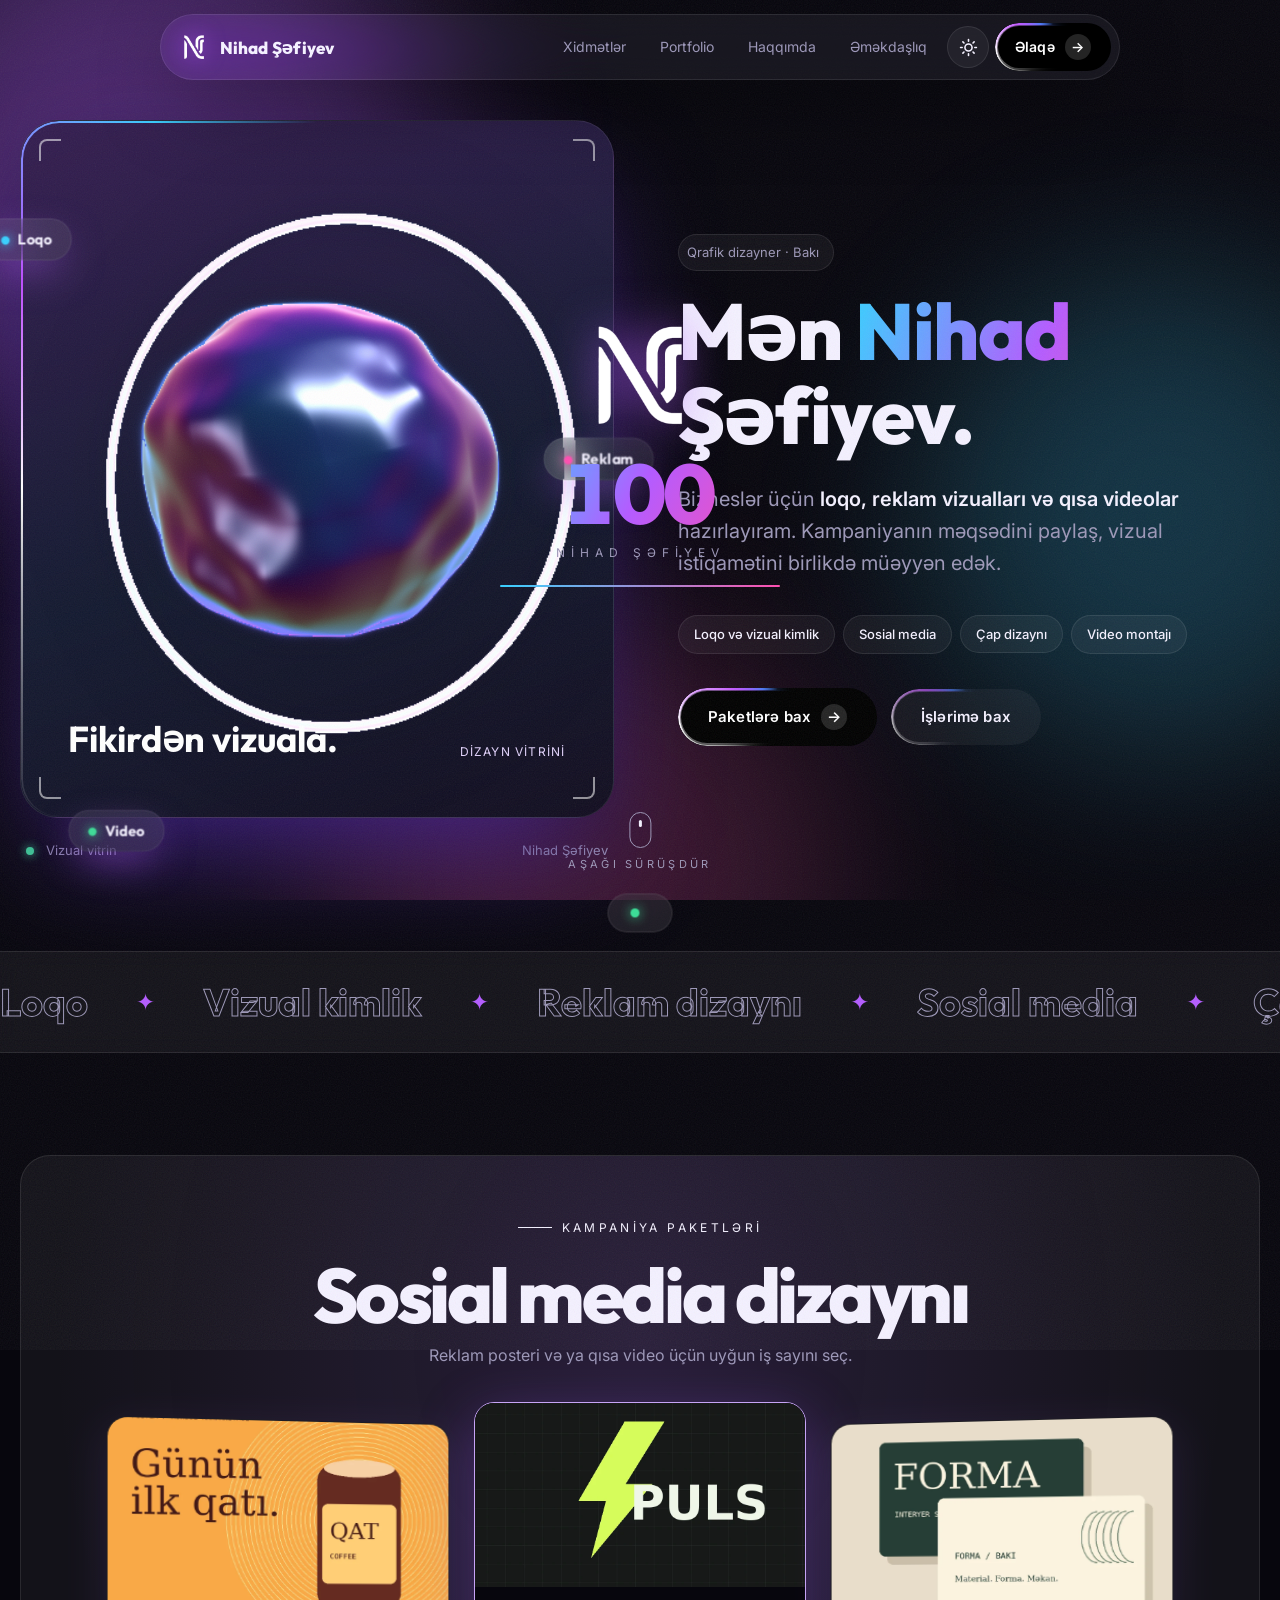
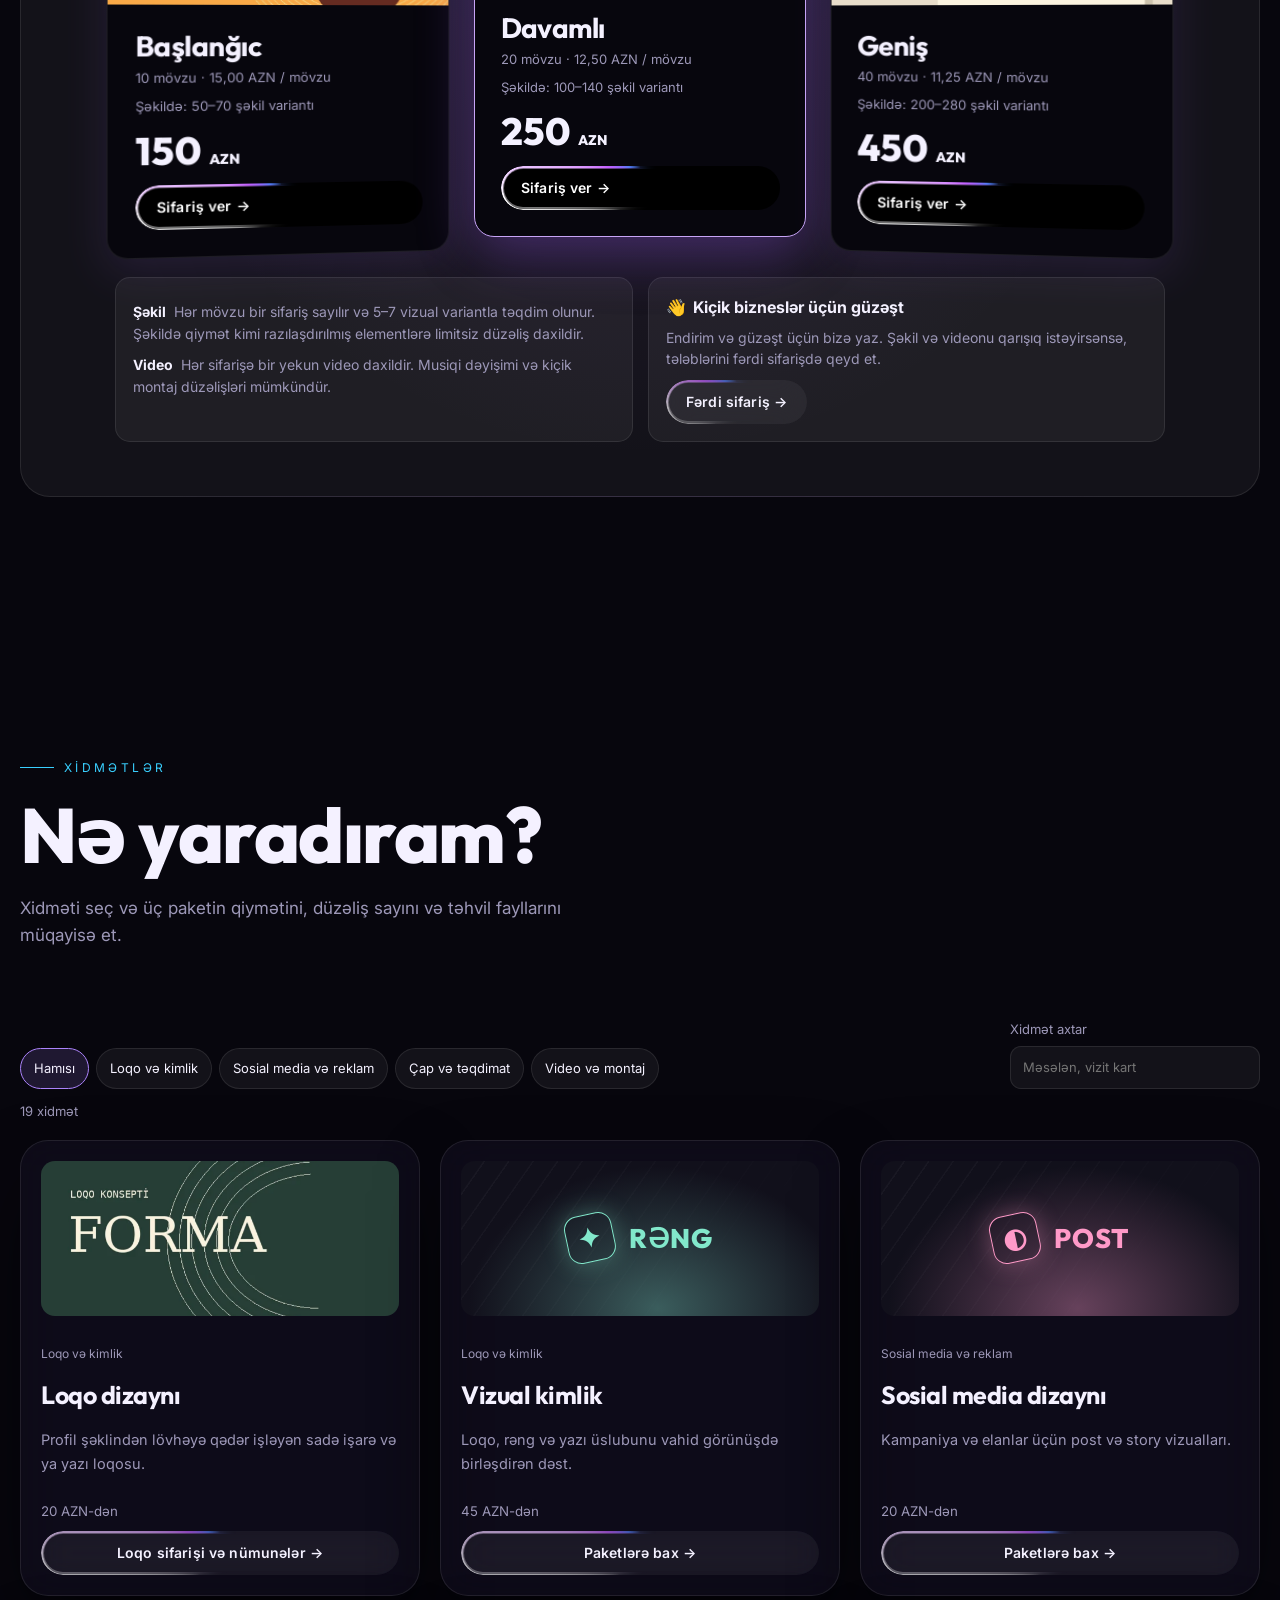
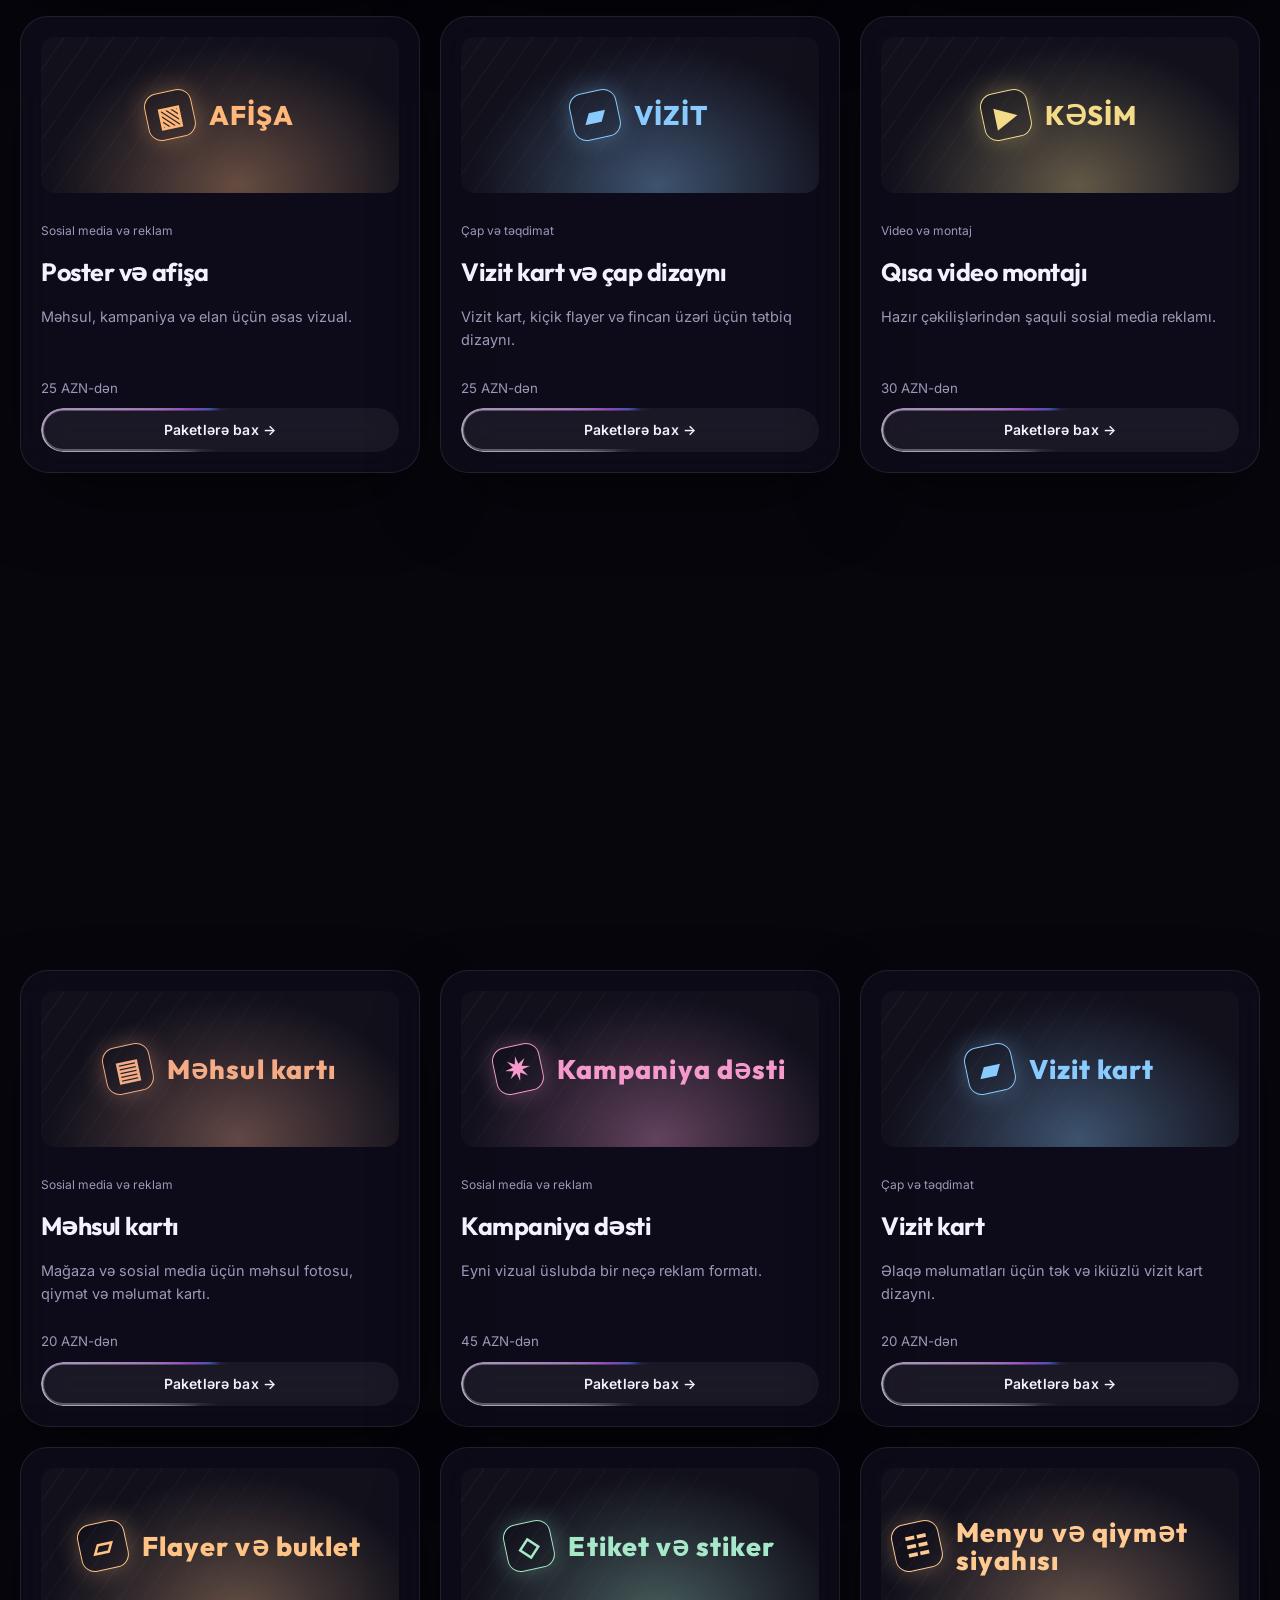
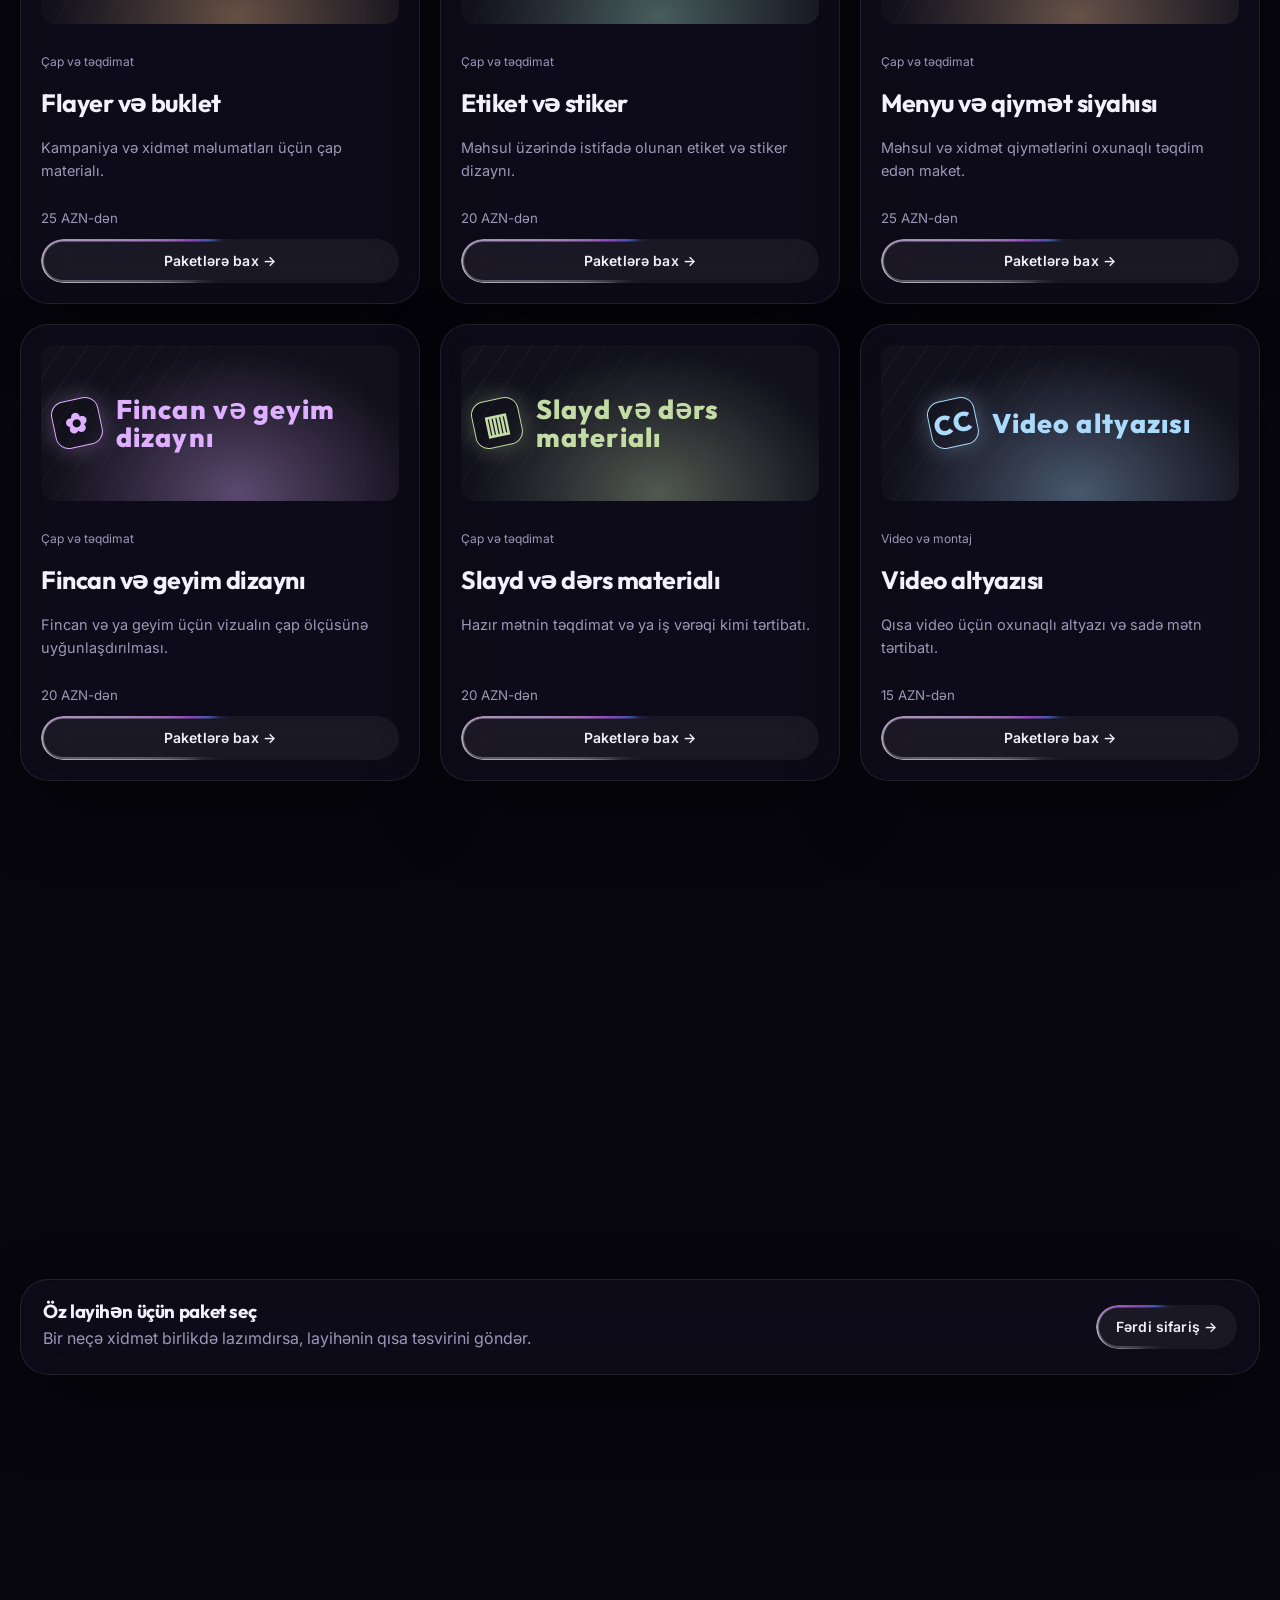
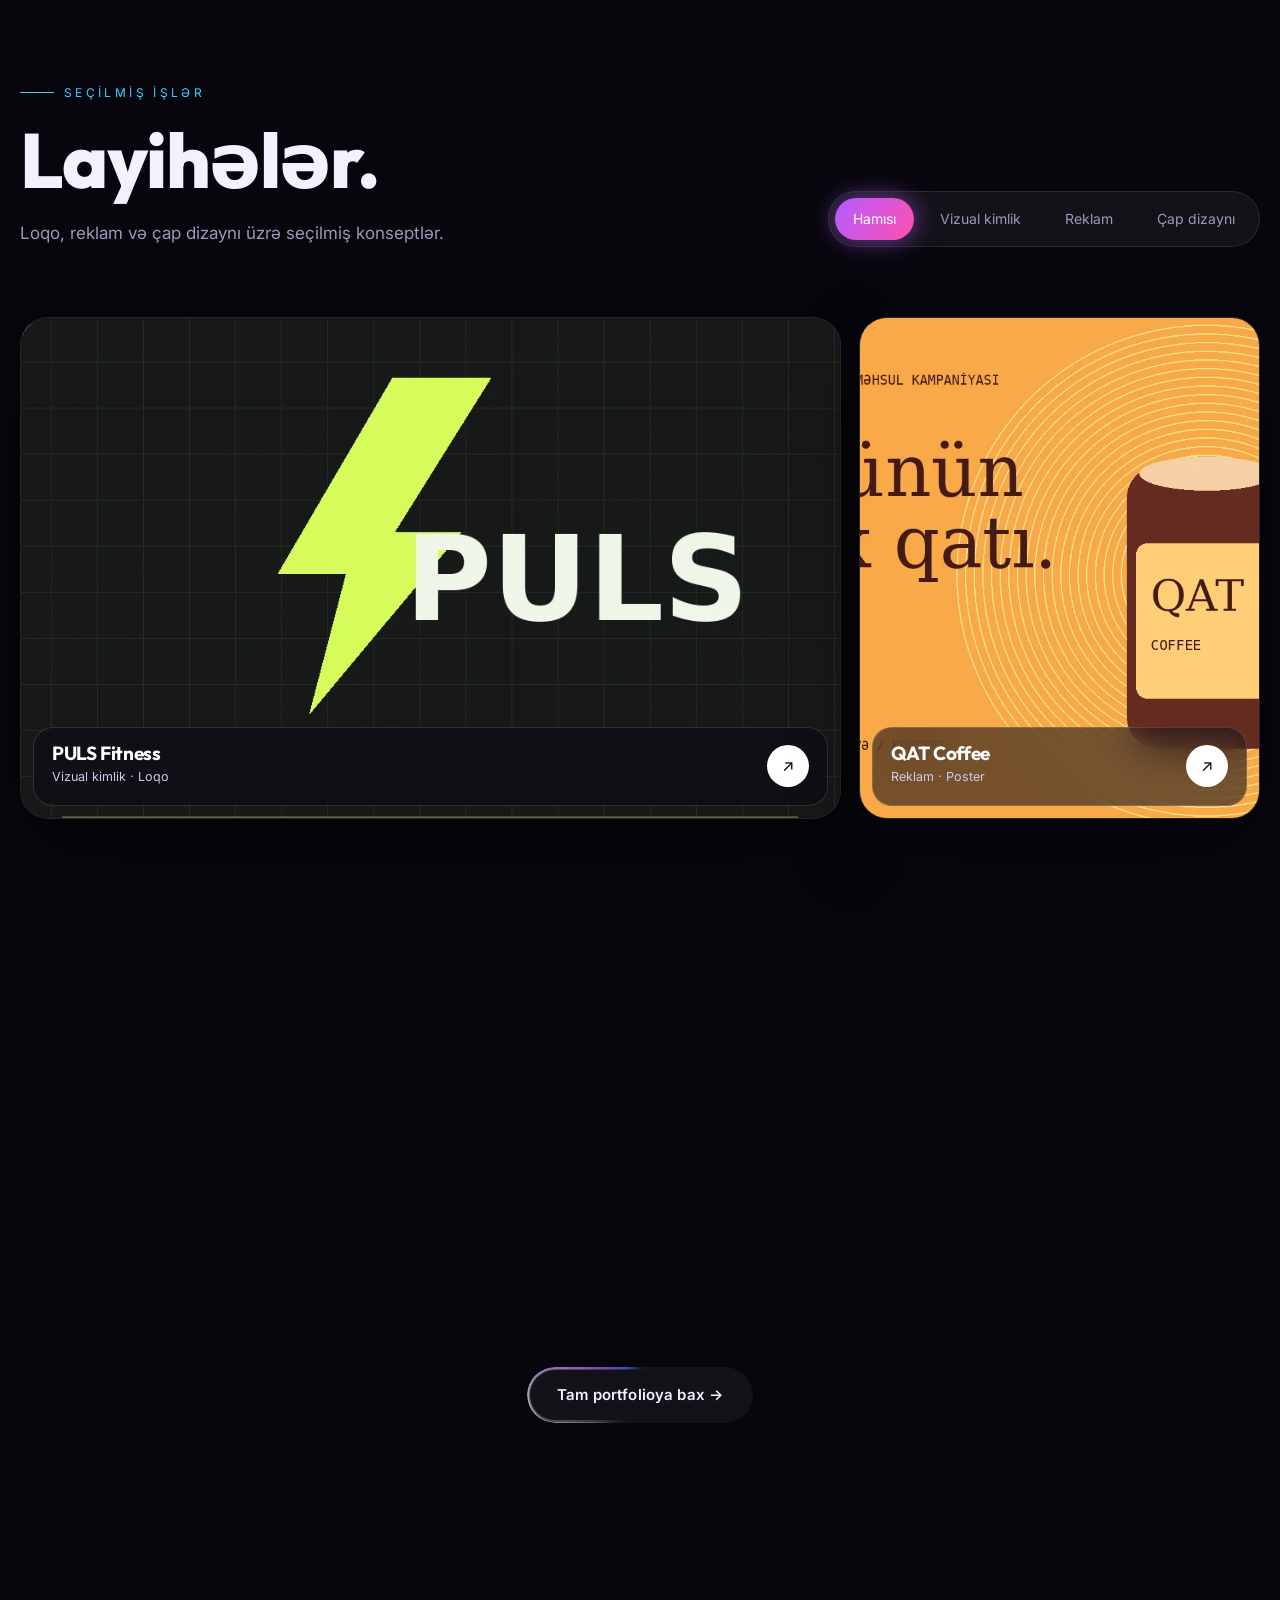
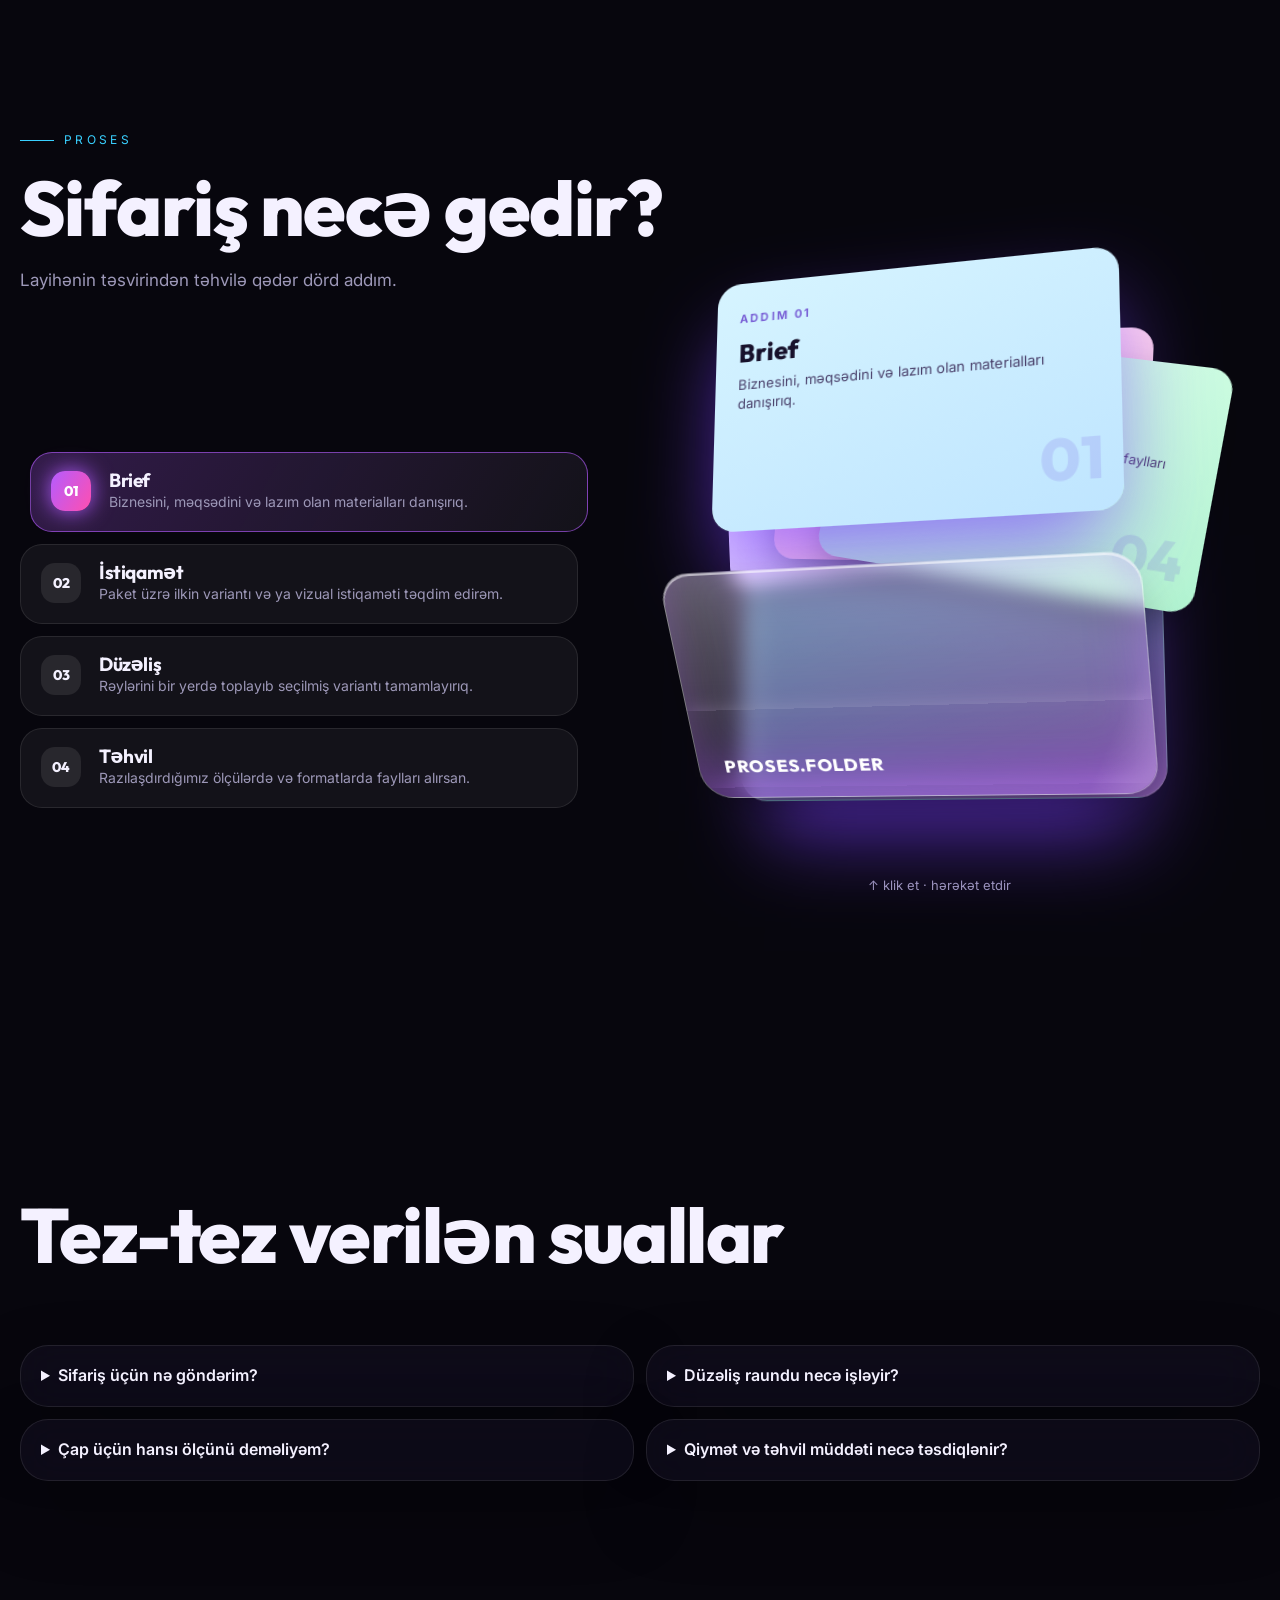
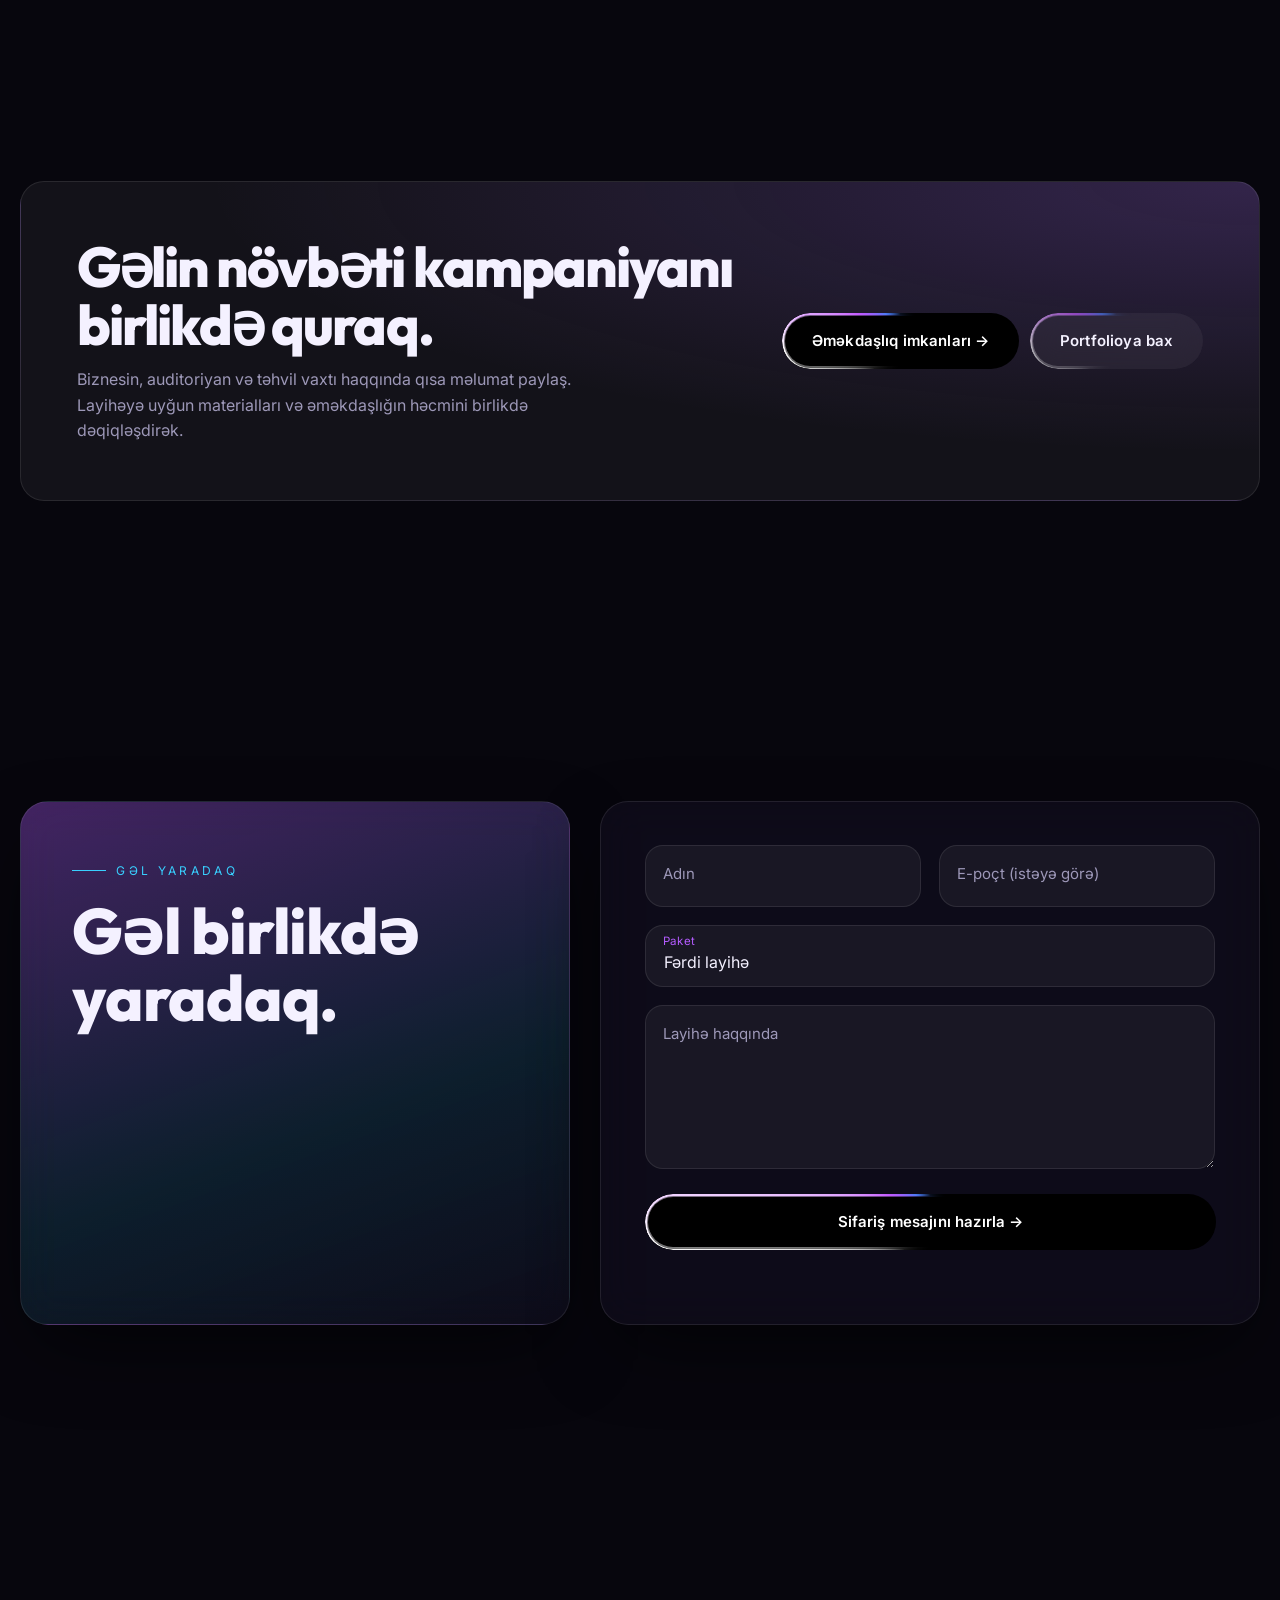
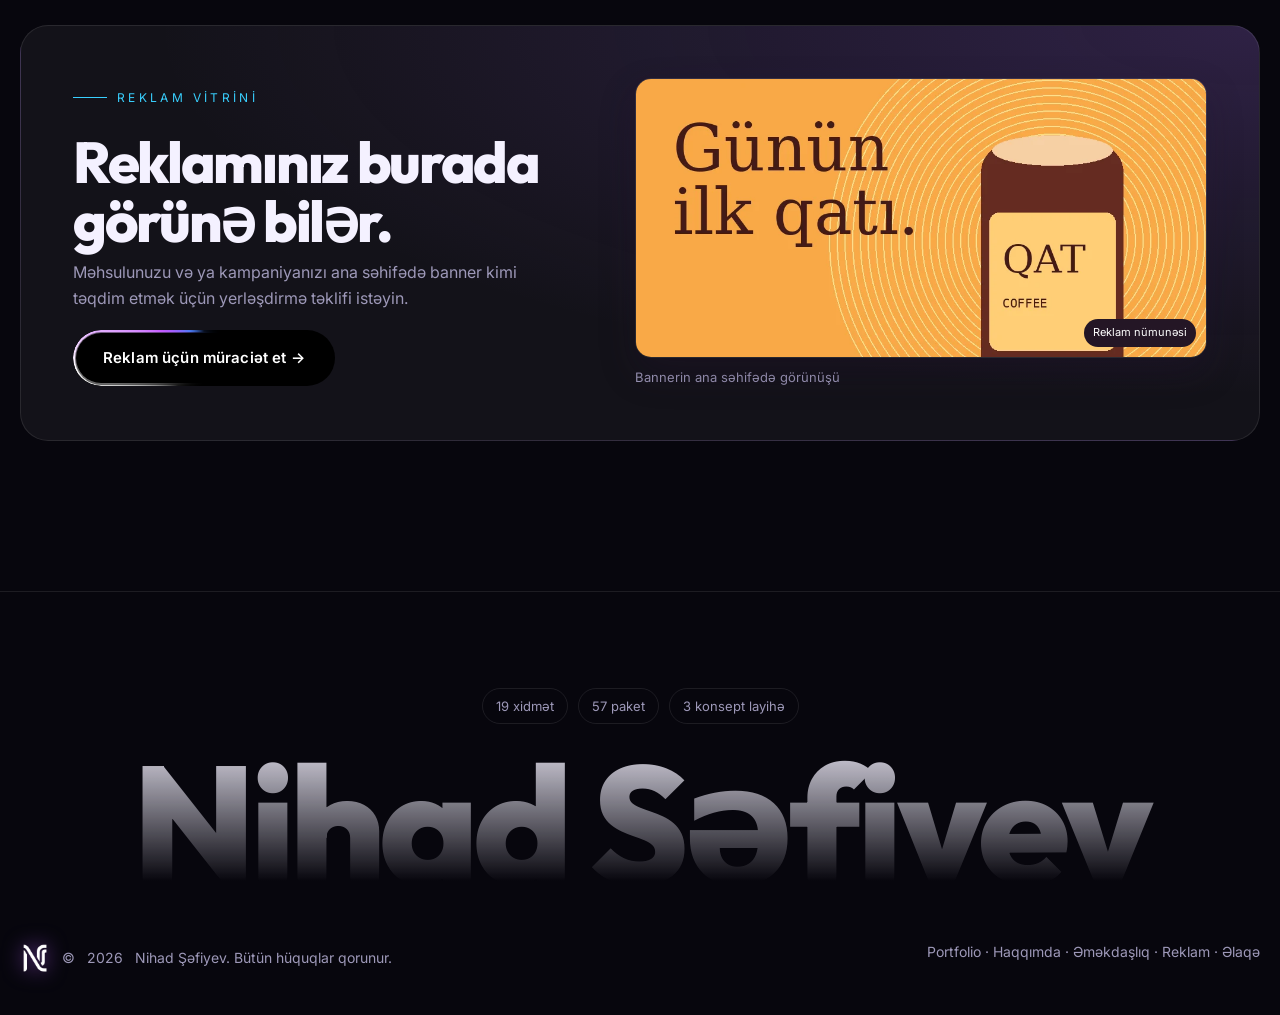
==== commit bfd829aa: "Add files via upload" ====
--- a/index.html
+++ b/index.html
@@ -443,12 +443,12 @@
 
 <nav class="nav" id="nav">
   <a href="#top" class="logo" aria-label="Nihad Şəfiyev"><img class="brandimg" alt="" src="assets/mark.png"><span data-brand>Nihad Şəfiyev</span></a>
-  <a class="l" href="#services">Xidmətlər</a><a class="l" href="portfolio.html">Portfolio</a><a class="l" href="about.html">Haqqımda</a>
+  <a class="l" href="#services">Xidmətlər</a><a class="l" href="portfolio.html">Portfolio</a><a class="l" href="about.html">Haqqımda</a><a class="l" href="emekdasliq.html">Əməkdaşlıq</a>
   <button class="iconbtn" id="themeBtn" aria-label="Mövzunu dəyiş"><svg viewBox="0 0 24 24" fill="none" stroke="currentColor" stroke-width="2" stroke-linecap="round"><circle cx="12" cy="12" r="4.5"/><path d="M12 2v2M12 20v2M4.9 4.9l1.4 1.4M17.7 17.7l1.4 1.4M2 12h2M20 12h2M4.9 19.1l1.4-1.4M17.7 6.3l1.4-1.4"/></svg></button>
   <a href="#brief" class="btn sm" data-mag>Əlaqə <span class="arr">→</span></a>
   <button class="iconbtn burger" id="burger" aria-label="Menyu"><svg viewBox="0 0 24 24" fill="none" stroke="currentColor" stroke-width="2" stroke-linecap="round"><path d="M4 8h16M4 16h16"/></svg></button>
 </nav>
-<div class="menu" id="menu"><a href="#services">Xidmətlər</a><a href="portfolio.html">Portfolio</a><a href="about.html">Haqqımda</a><a href="#brief">Əlaqə</a></div>
+<div class="menu" id="menu"><a href="#services">Xidmətlər</a><a href="portfolio.html">Portfolio</a><a href="about.html">Haqqımda</a><a href="emekdasliq.html">Əməkdaşlıq</a><a href="#brief">Əlaqə</a></div>
 
 <header class="hero" id="top">
   <div class="wrap hgrid">
@@ -466,10 +466,10 @@
     <div class="htext">
       <div class="eyebrow rv">Qrafik dizayner · Bakı</div>
       <h1 aria-label="Mən Nihad Şəfiyev."><span class="w"><span>Mən</span></span> <span class="w"><span class="grad" style="transition-delay:.12s">Nihad</span></span> <span class="w"><span style="transition-delay:.24s">Şəfiyev.</span></span></h1>
-      <p class="lead rv">Bizneslər üçün <b>loqo, reklam vizualları və qısa videolar</b> hazırlayıram. Xidməti seç, paketləri müqayisə et və layihəni mənimlə müzakirə et.</p>
+      <p class="lead rv">Bizneslər üçün <b>loqo, reklam vizualları və qısa videolar</b> hazırlayıram. Kampaniyanın məqsədini paylaş, vizual istiqamətini birlikdə müəyyən edək.</p>
       <div class="skills rv"><span>Loqo və vizual kimlik</span><span>Sosial media</span><span>Çap dizaynı</span><span>Video montajı</span></div>
       <div class="cta rv">
-        <a href="#services" class="btn" data-mag>Paketlərə bax <span class="arr">→</span></a>
+        <a href="#poster-packs" class="btn" data-mag>Paketlərə bax <span class="arr">→</span></a>
         <a href="portfolio.html" class="btn ghost" data-mag>İşlərimə bax</a>
       </div>
     </div>
@@ -479,6 +479,19 @@
 
 <div class="marq" aria-hidden="true"><div class="marq-t" id="marq"></div></div>
 
+<section id="poster-packs" class="poster-showcase" aria-labelledby="poster-heading">
+  <div class="wrap">
+    <header class="poster-heading"><span class="kick">Kampaniya paketləri</span><h2 id="poster-heading" class="sec-h">Sosial media dizaynı</h2><p>Reklam posteri və ya qısa video üçün uyğun iş sayını seç.</p></header>
+    <div id="poster-deck" class="poster-deck"></div>
+    <div class="poster-notes">
+      <div class="poster-terms">
+        <p><strong>Şəkil</strong> Hər mövzu bir sifariş sayılır və 5–7 vizual variantla təqdim olunur. Şəkildə qiymət kimi razılaşdırılmış elementlərə limitsiz düzəliş daxildir.</p>
+        <p><strong>Video</strong> Hər sifarişə bir yekun video daxildir. Musiqi dəyişimi və kiçik montaj düzəlişləri mümkündür.</p>
+      </div>
+      <div><strong><span class="poster-wave" aria-hidden="true">👋</span> Kiçik bizneslər üçün güzəşt</strong><p>Endirim və güzəşt üçün bizə yaz. Şəkil və videonu qarışıq istəyirsənsə, tələblərini fərdi sifarişdə qeyd et.</p><a class="btn ghost sm" href="sifaris.html">Fərdi sifariş →</a></div>
+    </div>
+  </div>
+</section>
 <section id="services">
   <div class="wrap">
     <div class="head"><div><div class="kick rv">Xidmətlər</div><h2 class="sec-h rv">Nə yaradıram?</h2><p class="sec-p rv">Xidməti seç və üç paketin qiymətini, düzəliş sayını və təhvil fayllarını müqayisə et.</p></div></div>
@@ -527,6 +540,12 @@
   </div>
 </section>
 
+<section id="collaboration" aria-labelledby="collaboration-title">
+  <div class="wrap collaboration-card rv">
+    <div><h2 id="collaboration-title">Gəlin növbəti kampaniyanı birlikdə quraq.</h2><p>Biznesin, auditoriyan və təhvil vaxtı haqqında qısa məlumat paylaş. Layihəyə uyğun materialları və əməkdaşlığın həcmini birlikdə dəqiqləşdirək.</p></div>
+    <div class="collaboration-actions"><a href="emekdasliq.html" class="btn">Əməkdaşlıq imkanları →</a><a href="portfolio.html" class="btn ghost">Portfolioya bax</a></div>
+  </div>
+</section>
 <section id="brief">
   <div class="wrap">
     <div class="brief">
@@ -553,7 +572,14 @@
   </div>
 </section>
 
-<footer><div class="wrap"><div class="footer-catalog"><a href="#services" id="serviceCount">Xidmətlər</a><a href="#services" id="planCount">Paketlər</a><a href="portfolio.html">3 konsept layihə</a></div><div class="big" data-brand>Nihad Şəfiyev</div><div class="foot"><span style="display:flex;align-items:center;gap:12px"><img class="brandimg" style="height:34px" alt="" src="assets/mark.png">© <span id="yr"></span> Nihad Şəfiyev. Bütün hüquqlar qorunur.</span><span><a href="portfolio.html">Portfolio</a> · <a href="about.html">Haqqımda</a> · <a href="#brief">Əlaqə</a></span></div></div></footer>
+<section id="reklam" aria-labelledby="ad-title">
+  <div class="wrap ad-showcase">
+    <div class="ad-copy"><span class="kick">Reklam vitrini</span><h2 id="ad-title">Reklamınız burada görünə bilər.</h2><p>Məhsulunuzu və ya kampaniyanızı ana səhifədə banner kimi təqdim etmək üçün yerləşdirmə təklifi istəyin.</p><a class="btn" href="sifaris.html?muraciet=reklam">Reklam üçün müraciət et →</a></div>
+    <figure class="ad-example"><div><img src="assets/concepts/qat.webp" alt="QAT qəhvə kampaniyasının nümunə vizualı" loading="lazy" width="960" height="750"><span>Reklam nümunəsi</span></div><figcaption>Bannerin ana səhifədə görünüşü</figcaption></figure>
+  </div>
+</section>
+
+<footer><div class="wrap"><div class="footer-catalog"><a href="#services" id="serviceCount">Xidmətlər</a><a href="#services" id="planCount">Paketlər</a><a href="portfolio.html">3 konsept layihə</a></div><div class="big" data-brand>Nihad Şəfiyev</div><div class="foot"><span style="display:flex;align-items:center;gap:12px"><img class="brandimg" style="height:34px" alt="" src="assets/mark.png">© <span id="yr"></span> Nihad Şəfiyev. Bütün hüquqlar qorunur.</span><span><a href="portfolio.html">Portfolio</a> · <a href="about.html">Haqqımda</a> · <a href="emekdasliq.html">Əməkdaşlıq</a> · <a href="#reklam">Reklam</a> · <a href="#brief">Əlaqə</a></span></div></div></footer>
 
 <button class="iconbtn to-top" id="toTop" aria-label="Yuxarı"><svg viewBox="0 0 24 24" fill="none" stroke="currentColor" stroke-width="2.4" stroke-linecap="round"><path d="M12 19V5M5 12l7-7 7 7"/></svg></button>
 <div class="modal" id="modal" role="dialog" aria-modal="true" aria-labelledby="mtitle"><div class="mbox" id="mbox"><button class="iconbtn mclose" id="mclose" aria-label="Bağla">✕</button><div class="mart" id="mart"></div><div class="mtxt"><div class="tags" id="mtags"></div><h3 id="mtitle"></h3><p id="mdesc"></p><a href="#brief" class="btn" id="mcta" data-mag>Mənimlə əlaqə <span class="arr">→</span></a></div></div></div>
--- a/catalog.css
+++ b/catalog.css
@@ -20,7 +20,7 @@
 .pkg-card{display:flex;flex-direction:column;background:#211a32;border:1px solid #473753;border-radius:0 16px 16px;padding:18px;position:relative;margin-top:9px}
 .pkg-card::before{content:"";position:absolute;bottom:100%;left:-1px;width:58px;height:9px;border:1px solid #473753;border-bottom:0;border-radius:8px 12px 0 0;background:#211a32}
 .pkg-card h3{margin:0}.pkg-price{font:800 32px Outfit,sans-serif;margin:7px 0;color:#d9c7ff}.pkg-price small{font-size:13px}
-.pkg-card ul{padding-left:18px;color:#e1d9ec;font-size:14px;margin:3px 0 18px}.pkg-card li+li{margin-top:6px}.pkg-card button{margin-top:auto}
+.pkg-card ul{padding-left:18px;color:#e1d9ec;font-size:14px;margin:3px 0 18px}.pkg-card li+li{margin-top:6px}.pkg-card .btn{margin-top:auto}
 #briefOutput{margin-top:15px}#briefOutput textarea{width:100%;background:var(--glass2);color:inherit;border:1px solid var(--line);border-radius:10px;padding:12px;resize:vertical}
 #briefStatus{margin-top:12px;color:var(--mut)}
 .hero-reel{position:absolute;inset:auto 8% 8%;z-index:3;display:flex;justify-content:space-between;gap:10px;align-items:end;pointer-events:none}.hero-reel span{color:#e2d3fc;font-size:12px;letter-spacing:.1em;text-transform:uppercase}.hero-reel strong{color:white;font:700 clamp(18px,3vw,36px) Outfit,sans-serif}
@@ -59,3 +59,63 @@
 .faq-grid summary{cursor:pointer;font-weight:600}
 .faq-grid p{margin:12px 0 0;color:var(--mut);font-size:14px;line-height:1.65}
 @media(max-width:640px){.faq-grid{grid-template-columns:1fr}}
+#packageDialog{position:fixed;inset:0;margin:auto}
+body:has(#packageDialog[open]){overflow:hidden}
+.poster-showcase{scroll-margin-top:100px;padding:clamp(48px,8vw,105px) 0}
+.poster-heading{text-align:center;margin-bottom:28px}
+.poster-heading p{color:var(--mut);margin-top:8px}
+.poster-deck{display:grid;grid-template-columns:repeat(3,minmax(0,1fr));gap:clamp(10px,2vw,28px);perspective:1100px}
+.poster-card{min-width:0;border:1px solid var(--line);border-radius:20px;background:var(--glass2);overflow:hidden;box-shadow:0 12px 40px #8754d326;transition:transform .35s ease,border-color .25s ease}
+.poster-card:first-child{transform:rotateY(10deg) translateY(10px)}
+.poster-card:last-child{transform:rotateY(-10deg) translateY(10px)}
+.poster-card:nth-child(2){border-color:#a87ce2;box-shadow:0 15px 48px #8754d34a}
+.poster-card:hover,.poster-card:focus-within{transform:translateY(-5px);border-color:#bd9af7}
+.poster-card img{display:block;width:100%;height:auto;aspect-ratio:2.1;object-fit:cover}
+.poster-card-copy{padding:clamp(14px,2.4vw,26px);display:grid;gap:7px}
+.poster-card-copy h3{font-size:clamp(19px,2.2vw,28px)}
+.poster-card-copy p{color:var(--mut);font-size:13px}
+.poster-card-copy strong{font:800 38px/1.15 Outfit,sans-serif;margin:5px 0}
+.poster-card-copy strong small{font-size:14px}
+.poster-card-copy a{justify-self:start}
+.poster-notes{display:grid;grid-template-columns:1fr 1fr;gap:15px;margin-top:32px}
+.poster-notes>div{border:1px solid var(--line);border-radius:15px;padding:17px;background:var(--glass)}
+.poster-notes p{margin:6px 0 10px;color:var(--mut);font-size:14px;line-height:1.55}
+@media(max-width:680px){.poster-deck,.poster-notes{grid-template-columns:1fr}.poster-card:first-child,.poster-card:last-child{transform:none}}
+@media(prefers-reduced-motion:reduce){.poster-card{transition:none}}
+
+.poster-wave{display:inline-block;transform-origin:80% 80%;margin-right:3px}
+.poster-notes>div:hover .poster-wave,.poster-notes>div:focus-within .poster-wave{animation:poster-wave .65s ease}
+@keyframes poster-wave{25%,75%{transform:rotate(17deg)}50%{transform:rotate(-10deg)}}
+@media(prefers-reduced-motion:reduce){.poster-notes>div .poster-wave{animation:none!important}}
+
+/* Campaign showcase and collaboration */
+.poster-showcase>.wrap{position:relative;isolation:isolate;border-radius:30px;padding:clamp(20px,4.4vw,54px);border:1px solid var(--line);background:radial-gradient(ellipse at 50% 20%,#8753c630,transparent 67%),var(--glass)}
+.poster-heading .sec-h{width:auto;max-width:100%;margin-inline:auto;text-wrap:balance;letter-spacing:-.045em}
+.poster-heading .kick{color:var(--ink)}
+.poster-heading{margin-bottom:clamp(22px,4vw,42px)}
+.poster-deck{max-width:1050px;margin-inline:auto;perspective:1400px}
+.poster-card{position:relative;background:var(--bg);transition:transform .4s cubic-bezier(.2,.7,.2,1),border-color .3s,box-shadow .3s}
+.poster-card img{aspect-ratio:1.8;object-position:50% 46%}
+.poster-card:nth-child(2){transform:translateY(-8px);border-color:#c7a4f6;box-shadow:0 16px 55px #8950db62}
+.poster-card::after{content:"";position:absolute;inset:0;pointer-events:none;background:linear-gradient(120deg,transparent 37%,#ffffff17 49%,transparent 62%);transform:translateX(-105%);transition:transform .65s ease}
+.poster-card:hover::after,.poster-card:focus-within::after{transform:translateX(105%)}
+.poster-card-copy{min-height:204px;align-content:start}
+.poster-card-copy a{width:100%;justify-content:space-between}
+.poster-notes{max-width:1050px;margin-inline:auto}
+.poster-terms p strong{color:var(--ink);margin-right:4px}
+.collaboration-card{position:relative;display:flex;justify-content:space-between;align-items:center;gap:24px;flex-wrap:wrap;border:1px solid var(--line);border-radius:24px;padding:clamp(22px,5vw,56px);background:radial-gradient(ellipse at 100% 0,#9c62f03b,transparent 60%),var(--glass)}
+.collaboration-card>div:first-child{flex:1 1 420px}.collaboration-card h2{font:800 clamp(29px,5vw,56px)/1.05 Outfit,sans-serif;max-width:20ch;letter-spacing:-.035em}
+.collaboration-card p{max-width:55ch;color:var(--mut);line-height:1.6;margin-top:12px}
+.collaboration-actions{display:flex;gap:10px;flex-wrap:wrap}
+@media(max-width:740px){.poster-deck,.poster-notes{grid-template-columns:1fr}.poster-card:nth-child(n){transform:none}.poster-card-copy{min-height:0}.poster-card img{aspect-ratio:2}}
+@media(prefers-reduced-motion:reduce){.poster-card,.poster-card::after{transition:none}.poster-card::after{display:none}}
+
+#reklam{scroll-margin-top:95px}
+.ad-showcase{display:grid;grid-template-columns:minmax(0,1fr) minmax(0,1.15fr);gap:clamp(20px,5vw,70px);align-items:center;padding:clamp(20px,4.5vw,52px);border:1px solid var(--line);border-radius:28px;background:radial-gradient(ellipse at 100% 0,#8954d83b,transparent 63%),var(--glass)}
+.ad-copy h2{max-width:15ch;margin:8px 0 10px;font:800 clamp(30px,4.5vw,60px)/1.02 Outfit,sans-serif;letter-spacing:-.04em}
+.ad-copy p{max-width:48ch;margin-bottom:18px;color:var(--mut);line-height:1.6}
+.ad-example{min-width:0;margin:0}.ad-example>div{position:relative;overflow:hidden;border:1px solid var(--line);border-radius:16px;box-shadow:0 15px 35px #24123050}
+.ad-example img{display:block;width:100%;height:auto;aspect-ratio:2.05;object-fit:cover;object-position:50% 40%}
+.ad-example span{position:absolute;right:10px;bottom:10px;border-radius:40px;padding:5px 9px;background:#241625;color:white;font-size:11px}
+.ad-example figcaption{margin-top:9px;color:var(--mut);font-size:13px}
+@media(max-width:690px){.ad-showcase{grid-template-columns:1fr}.ad-copy h2{max-width:100%}}
